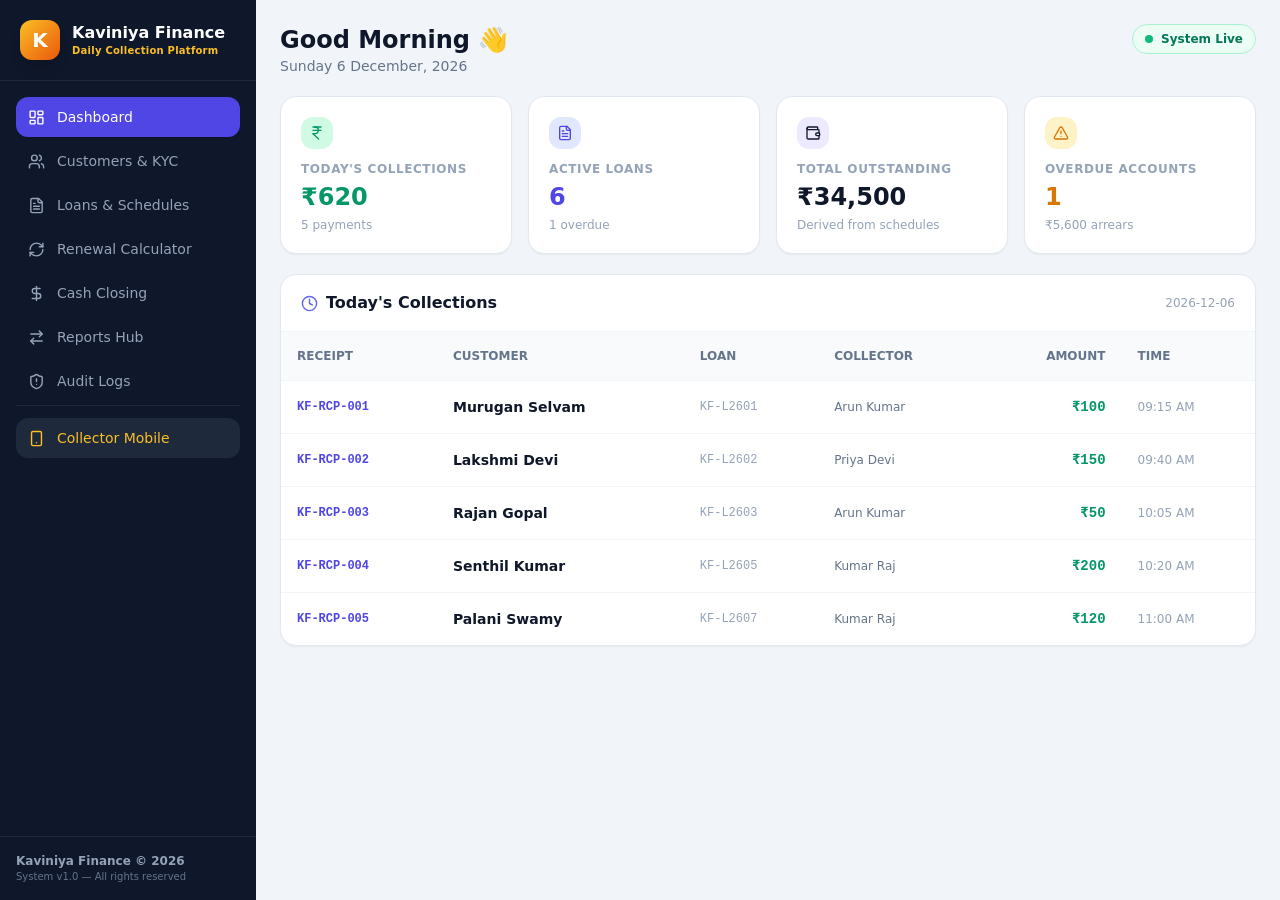
==== index.html @ 82999170 "Kaviniya Finance - Deploy" ====
<!DOCTYPE html>
<html lang="ta">
  <head>
    <meta charset="UTF-8" />
    <meta name="viewport" content="width=device-width, initial-scale=1.0" />
    <title>கவனியா ஃபைனான்ஸ் — Kaviniya Finance</title>
    <link rel="manifest" href="/manifest.json" />
    <meta name="theme-color" content="#0f172a" />
    <meta name="apple-mobile-web-app-capable" content="yes" />
    <meta name="apple-mobile-web-app-status-bar-style" content="black-translucent" />
    <script type="module" crossorigin src="/assets/index-CY145Cgt.js"></script>
    <link rel="stylesheet" crossorigin href="/assets/index-Dv_xeObI.css">
    <script>
      if ('serviceWorker' in navigator) {
        navigator.serviceWorker.register('/sw.js');
      }
    </script>
  </head>
  <body class="bg-slate-50 text-slate-900 antialiased">
    <div id="root"></div>
  </body>
</html>
---- assets/index-Dv_xeObI.css ----
*,:before,:after{--tw-border-spacing-x: 0;--tw-border-spacing-y: 0;--tw-translate-x: 0;--tw-translate-y: 0;--tw-rotate: 0;--tw-skew-x: 0;--tw-skew-y: 0;--tw-scale-x: 1;--tw-scale-y: 1;--tw-pan-x: ;--tw-pan-y: ;--tw-pinch-zoom: ;--tw-scroll-snap-strictness: proximity;--tw-gradient-from-position: ;--tw-gradient-via-position: ;--tw-gradient-to-position: ;--tw-ordinal: ;--tw-slashed-zero: ;--tw-numeric-figure: ;--tw-numeric-spacing: ;--tw-numeric-fraction: ;--tw-ring-inset: ;--tw-ring-offset-width: 0px;--tw-ring-offset-color: #fff;--tw-ring-color: rgb(59 130 246 / .5);--tw-ring-offset-shadow: 0 0 #0000;--tw-ring-shadow: 0 0 #0000;--tw-shadow: 0 0 #0000;--tw-shadow-colored: 0 0 #0000;--tw-blur: ;--tw-brightness: ;--tw-contrast: ;--tw-grayscale: ;--tw-hue-rotate: ;--tw-invert: ;--tw-saturate: ;--tw-sepia: ;--tw-drop-shadow: ;--tw-backdrop-blur: ;--tw-backdrop-brightness: ;--tw-backdrop-contrast: ;--tw-backdrop-grayscale: ;--tw-backdrop-hue-rotate: ;--tw-backdrop-invert: ;--tw-backdrop-opacity: ;--tw-backdrop-saturate: ;--tw-backdrop-sepia: ;--tw-contain-size: ;--tw-contain-layout: ;--tw-contain-paint: ;--tw-contain-style: }::backdrop{--tw-border-spacing-x: 0;--tw-border-spacing-y: 0;--tw-translate-x: 0;--tw-translate-y: 0;--tw-rotate: 0;--tw-skew-x: 0;--tw-skew-y: 0;--tw-scale-x: 1;--tw-scale-y: 1;--tw-pan-x: ;--tw-pan-y: ;--tw-pinch-zoom: ;--tw-scroll-snap-strictness: proximity;--tw-gradient-from-position: ;--tw-gradient-via-position: ;--tw-gradient-to-position: ;--tw-ordinal: ;--tw-slashed-zero: ;--tw-numeric-figure: ;--tw-numeric-spacing: ;--tw-numeric-fraction: ;--tw-ring-inset: ;--tw-ring-offset-width: 0px;--tw-ring-offset-color: #fff;--tw-ring-color: rgb(59 130 246 / .5);--tw-ring-offset-shadow: 0 0 #0000;--tw-ring-shadow: 0 0 #0000;--tw-shadow: 0 0 #0000;--tw-shadow-colored: 0 0 #0000;--tw-blur: ;--tw-brightness: ;--tw-contrast: ;--tw-grayscale: ;--tw-hue-rotate: ;--tw-invert: ;--tw-saturate: ;--tw-sepia: ;--tw-drop-shadow: ;--tw-backdrop-blur: ;--tw-backdrop-brightness: ;--tw-backdrop-contrast: ;--tw-backdrop-grayscale: ;--tw-backdrop-hue-rotate: ;--tw-backdrop-invert: ;--tw-backdrop-opacity: ;--tw-backdrop-saturate: ;--tw-backdrop-sepia: ;--tw-contain-size: ;--tw-contain-layout: ;--tw-contain-paint: ;--tw-contain-style: }*,:before,:after{box-sizing:border-box;border-width:0;border-style:solid;border-color:#e5e7eb}:before,:after{--tw-content: ""}html,:host{line-height:1.5;-webkit-text-size-adjust:100%;-moz-tab-size:4;-o-tab-size:4;tab-size:4;font-family:ui-sans-serif,system-ui,sans-serif,"Apple Color Emoji","Segoe UI Emoji",Segoe UI Symbol,"Noto Color Emoji";font-feature-settings:normal;font-variation-settings:normal;-webkit-tap-highlight-color:transparent}body{margin:0;line-height:inherit}hr{height:0;color:inherit;border-top-width:1px}abbr:where([title]){-webkit-text-decoration:underline dotted;text-decoration:underline dotted}h1,h2,h3,h4,h5,h6{font-size:inherit;font-weight:inherit}a{color:inherit;text-decoration:inherit}b,strong{font-weight:bolder}code,kbd,samp,pre{font-family:ui-monospace,SFMono-Regular,Menlo,Monaco,Consolas,Liberation Mono,Courier New,monospace;font-feature-settings:normal;font-variation-settings:normal;font-size:1em}small{font-size:80%}sub,sup{font-size:75%;line-height:0;position:relative;vertical-align:baseline}sub{bottom:-.25em}sup{top:-.5em}table{text-indent:0;border-color:inherit;border-collapse:collapse}button,input,optgroup,select,textarea{font-family:inherit;font-feature-settings:inherit;font-variation-settings:inherit;font-size:100%;font-weight:inherit;line-height:inherit;letter-spacing:inherit;color:inherit;margin:0;padding:0}button,select{text-transform:none}button,input:where([type=button]),input:where([type=reset]),input:where([type=submit]){-webkit-appearance:button;background-color:transparent;background-image:none}:-moz-focusring{outline:auto}:-moz-ui-invalid{box-shadow:none}progress{vertical-align:baseline}::-webkit-inner-spin-button,::-webkit-outer-spin-button{height:auto}[type=search]{-webkit-appearance:textfield;outline-offset:-2px}::-webkit-search-decoration{-webkit-appearance:none}::-webkit-file-upload-button{-webkit-appearance:button;font:inherit}summary{display:list-item}blockquote,dl,dd,h1,h2,h3,h4,h5,h6,hr,figure,p,pre{margin:0}fieldset{margin:0;padding:0}legend{padding:0}ol,ul,menu{list-style:none;margin:0;padding:0}dialog{padding:0}textarea{resize:vertical}input::-moz-placeholder,textarea::-moz-placeholder{opacity:1;color:#9ca3af}input::placeholder,textarea::placeholder{opacity:1;color:#9ca3af}button,[role=button]{cursor:pointer}:disabled{cursor:default}img,svg,video,canvas,audio,iframe,embed,object{display:block;vertical-align:middle}img,video{max-width:100%;height:auto}[hidden]:where(:not([hidden=until-found])){display:none}.fixed{position:fixed}.absolute{position:absolute}.relative{position:relative}.sticky{position:sticky}.inset-0{top:0;right:0;bottom:0;left:0}.left-3\.5{left:.875rem}.top-0{top:0}.top-3{top:.75rem}.z-10{z-index:10}.z-50{z-index:50}.mx-auto{margin-left:auto;margin-right:auto}.mb-1{margin-bottom:.25rem}.mb-1\.5{margin-bottom:.375rem}.mb-3{margin-bottom:.75rem}.ml-1{margin-left:.25rem}.mt-1{margin-top:.25rem}.mt-2{margin-top:.5rem}.mt-3{margin-top:.75rem}.block{display:block}.flex{display:flex}.table{display:table}.grid{display:grid}.hidden{display:none}.h-1{height:.25rem}.h-10{height:2.5rem}.h-2{height:.5rem}.max-h-\[92vh\]{max-height:92vh}.min-h-screen{min-height:100vh}.w-10{width:2.5rem}.w-2{width:.5rem}.w-64{width:16rem}.w-fit{width:-moz-fit-content;width:fit-content}.w-full{width:100%}.max-w-3xl{max-width:48rem}.max-w-5xl{max-width:64rem}.max-w-\[360px\]{max-width:360px}.max-w-lg{max-width:32rem}.flex-1{flex:1 1 0%}.flex-shrink-0{flex-shrink:0}@keyframes pulse{50%{opacity:.5}}.animate-pulse{animation:pulse 2s cubic-bezier(.4,0,.6,1) infinite}.cursor-pointer{cursor:pointer}.grid-cols-1{grid-template-columns:repeat(1,minmax(0,1fr))}.grid-cols-2{grid-template-columns:repeat(2,minmax(0,1fr))}.grid-cols-3{grid-template-columns:repeat(3,minmax(0,1fr))}.flex-col{flex-direction:column}.flex-wrap{flex-wrap:wrap}.items-start{align-items:flex-start}.items-center{align-items:center}.justify-center{justify-content:center}.justify-between{justify-content:space-between}.gap-1{gap:.25rem}.gap-1\.5{gap:.375rem}.gap-2{gap:.5rem}.gap-3{gap:.75rem}.gap-4{gap:1rem}.gap-6{gap:1.5rem}.space-y-1>:not([hidden])~:not([hidden]){--tw-space-y-reverse: 0;margin-top:calc(.25rem * calc(1 - var(--tw-space-y-reverse)));margin-bottom:calc(.25rem * var(--tw-space-y-reverse))}.space-y-2>:not([hidden])~:not([hidden]){--tw-space-y-reverse: 0;margin-top:calc(.5rem * calc(1 - var(--tw-space-y-reverse)));margin-bottom:calc(.5rem * var(--tw-space-y-reverse))}.space-y-3>:not([hidden])~:not([hidden]){--tw-space-y-reverse: 0;margin-top:calc(.75rem * calc(1 - var(--tw-space-y-reverse)));margin-bottom:calc(.75rem * var(--tw-space-y-reverse))}.space-y-4>:not([hidden])~:not([hidden]){--tw-space-y-reverse: 0;margin-top:calc(1rem * calc(1 - var(--tw-space-y-reverse)));margin-bottom:calc(1rem * var(--tw-space-y-reverse))}.space-y-5>:not([hidden])~:not([hidden]){--tw-space-y-reverse: 0;margin-top:calc(1.25rem * calc(1 - var(--tw-space-y-reverse)));margin-bottom:calc(1.25rem * var(--tw-space-y-reverse))}.divide-x>:not([hidden])~:not([hidden]){--tw-divide-x-reverse: 0;border-right-width:calc(1px * var(--tw-divide-x-reverse));border-left-width:calc(1px * calc(1 - var(--tw-divide-x-reverse)))}.divide-y>:not([hidden])~:not([hidden]){--tw-divide-y-reverse: 0;border-top-width:calc(1px * calc(1 - var(--tw-divide-y-reverse)));border-bottom-width:calc(1px * var(--tw-divide-y-reverse))}.divide-slate-100>:not([hidden])~:not([hidden]){--tw-divide-opacity: 1;border-color:rgb(241 245 249 / var(--tw-divide-opacity, 1))}.self-start{align-self:flex-start}.overflow-hidden{overflow:hidden}.overflow-x-auto{overflow-x:auto}.overflow-y-auto{overflow-y:auto}.whitespace-nowrap{white-space:nowrap}.rounded-2xl{border-radius:1rem}.rounded-\[30px\]{border-radius:30px}.rounded-\[40px\]{border-radius:40px}.rounded-full{border-radius:9999px}.rounded-lg{border-radius:.5rem}.rounded-xl{border-radius:.75rem}.rounded-t-2xl{border-top-left-radius:1rem;border-top-right-radius:1rem}.border{border-width:1px}.border-4{border-width:4px}.border-b{border-bottom-width:1px}.border-t{border-top-width:1px}.border-amber-200{--tw-border-opacity: 1;border-color:rgb(253 230 138 / var(--tw-border-opacity, 1))}.border-amber-300{--tw-border-opacity: 1;border-color:rgb(252 211 77 / var(--tw-border-opacity, 1))}.border-amber-400{--tw-border-opacity: 1;border-color:rgb(251 191 36 / var(--tw-border-opacity, 1))}.border-amber-700{--tw-border-opacity: 1;border-color:rgb(180 83 9 / var(--tw-border-opacity, 1))}.border-emerald-200{--tw-border-opacity: 1;border-color:rgb(167 243 208 / var(--tw-border-opacity, 1))}.border-emerald-700{--tw-border-opacity: 1;border-color:rgb(4 120 87 / var(--tw-border-opacity, 1))}.border-indigo-200{--tw-border-opacity: 1;border-color:rgb(199 210 254 / var(--tw-border-opacity, 1))}.border-red-700{--tw-border-opacity: 1;border-color:rgb(185 28 28 / var(--tw-border-opacity, 1))}.border-red-800{--tw-border-opacity: 1;border-color:rgb(153 27 27 / var(--tw-border-opacity, 1))}.border-slate-100{--tw-border-opacity: 1;border-color:rgb(241 245 249 / var(--tw-border-opacity, 1))}.border-slate-200{--tw-border-opacity: 1;border-color:rgb(226 232 240 / var(--tw-border-opacity, 1))}.border-slate-300{--tw-border-opacity: 1;border-color:rgb(203 213 225 / var(--tw-border-opacity, 1))}.border-slate-700{--tw-border-opacity: 1;border-color:rgb(51 65 85 / var(--tw-border-opacity, 1))}.border-slate-800{--tw-border-opacity: 1;border-color:rgb(30 41 59 / var(--tw-border-opacity, 1))}.border-white\/30{border-color:#ffffff4d}.bg-amber-100{--tw-bg-opacity: 1;background-color:rgb(254 243 199 / var(--tw-bg-opacity, 1))}.bg-amber-50{--tw-bg-opacity: 1;background-color:rgb(255 251 235 / var(--tw-bg-opacity, 1))}.bg-amber-600{--tw-bg-opacity: 1;background-color:rgb(217 119 6 / var(--tw-bg-opacity, 1))}.bg-amber-950{--tw-bg-opacity: 1;background-color:rgb(69 26 3 / var(--tw-bg-opacity, 1))}.bg-black\/60{background-color:#0009}.bg-emerald-100{--tw-bg-opacity: 1;background-color:rgb(209 250 229 / var(--tw-bg-opacity, 1))}.bg-emerald-50{--tw-bg-opacity: 1;background-color:rgb(236 253 245 / var(--tw-bg-opacity, 1))}.bg-emerald-50\/40{background-color:#ecfdf566}.bg-emerald-500{--tw-bg-opacity: 1;background-color:rgb(16 185 129 / var(--tw-bg-opacity, 1))}.bg-emerald-950{--tw-bg-opacity: 1;background-color:rgb(2 44 34 / var(--tw-bg-opacity, 1))}.bg-indigo-100{--tw-bg-opacity: 1;background-color:rgb(224 231 255 / var(--tw-bg-opacity, 1))}.bg-indigo-50{--tw-bg-opacity: 1;background-color:rgb(238 242 255 / var(--tw-bg-opacity, 1))}.bg-indigo-600{--tw-bg-opacity: 1;background-color:rgb(79 70 229 / var(--tw-bg-opacity, 1))}.bg-orange-100{--tw-bg-opacity: 1;background-color:rgb(255 237 213 / var(--tw-bg-opacity, 1))}.bg-red-100{--tw-bg-opacity: 1;background-color:rgb(254 226 226 / var(--tw-bg-opacity, 1))}.bg-red-950{--tw-bg-opacity: 1;background-color:rgb(69 10 10 / var(--tw-bg-opacity, 1))}.bg-slate-100{--tw-bg-opacity: 1;background-color:rgb(241 245 249 / var(--tw-bg-opacity, 1))}.bg-slate-50{--tw-bg-opacity: 1;background-color:rgb(248 250 252 / var(--tw-bg-opacity, 1))}.bg-slate-800{--tw-bg-opacity: 1;background-color:rgb(30 41 59 / var(--tw-bg-opacity, 1))}.bg-slate-900{--tw-bg-opacity: 1;background-color:rgb(15 23 42 / var(--tw-bg-opacity, 1))}.bg-violet-100{--tw-bg-opacity: 1;background-color:rgb(237 233 254 / var(--tw-bg-opacity, 1))}.bg-white{--tw-bg-opacity: 1;background-color:rgb(255 255 255 / var(--tw-bg-opacity, 1))}.bg-white\/15{background-color:#ffffff26}.bg-white\/20{background-color:#fff3}.bg-gradient-to-br{background-image:linear-gradient(to bottom right,var(--tw-gradient-stops))}.bg-gradient-to-r{background-image:linear-gradient(to right,var(--tw-gradient-stops))}.from-amber-400{--tw-gradient-from: #fbbf24 var(--tw-gradient-from-position);--tw-gradient-to: rgb(251 191 36 / 0) var(--tw-gradient-to-position);--tw-gradient-stops: var(--tw-gradient-from), var(--tw-gradient-to)}.from-amber-500{--tw-gradient-from: #f59e0b var(--tw-gradient-from-position);--tw-gradient-to: rgb(245 158 11 / 0) var(--tw-gradient-to-position);--tw-gradient-stops: var(--tw-gradient-from), var(--tw-gradient-to)}.from-indigo-600{--tw-gradient-from: #4f46e5 var(--tw-gradient-from-position);--tw-gradient-to: rgb(79 70 229 / 0) var(--tw-gradient-to-position);--tw-gradient-stops: var(--tw-gradient-from), var(--tw-gradient-to)}.to-orange-600{--tw-gradient-to: #ea580c var(--tw-gradient-to-position)}.to-violet-600{--tw-gradient-to: #7c3aed var(--tw-gradient-to-position)}.p-2{padding:.5rem}.p-2\.5{padding:.625rem}.p-3{padding:.75rem}.p-4{padding:1rem}.p-5{padding:1.25rem}.p-6{padding:1.5rem}.p-8{padding:2rem}.px-1\.5{padding-left:.375rem;padding-right:.375rem}.px-2{padding-left:.5rem;padding-right:.5rem}.px-2\.5{padding-left:.625rem;padding-right:.625rem}.px-3{padding-left:.75rem;padding-right:.75rem}.px-4{padding-left:1rem;padding-right:1rem}.px-5{padding-left:1.25rem;padding-right:1.25rem}.px-6{padding-left:1.5rem;padding-right:1.5rem}.py-0\.5{padding-top:.125rem;padding-bottom:.125rem}.py-1{padding-top:.25rem;padding-bottom:.25rem}.py-1\.5{padding-top:.375rem;padding-bottom:.375rem}.py-2\.5{padding-top:.625rem;padding-bottom:.625rem}.py-3{padding-top:.75rem;padding-bottom:.75rem}.py-4{padding-top:1rem;padding-bottom:1rem}.py-5{padding-top:1.25rem;padding-bottom:1.25rem}.pb-2{padding-bottom:.5rem}.pb-3{padding-bottom:.75rem}.pb-4{padding-bottom:1rem}.pl-10{padding-left:2.5rem}.pr-4{padding-right:1rem}.pt-1{padding-top:.25rem}.pt-2{padding-top:.5rem}.pt-3{padding-top:.75rem}.pt-5{padding-top:1.25rem}.text-left{text-align:left}.text-center{text-align:center}.text-right{text-align:right}.font-mono{font-family:ui-monospace,SFMono-Regular,Menlo,Monaco,Consolas,Liberation Mono,Courier New,monospace}.font-sans{font-family:ui-sans-serif,system-ui,sans-serif,"Apple Color Emoji","Segoe UI Emoji",Segoe UI Symbol,"Noto Color Emoji"}.text-2xl{font-size:1.5rem;line-height:2rem}.text-\[10px\]{font-size:10px}.text-\[11px\]{font-size:11px}.text-base{font-size:1rem;line-height:1.5rem}.text-lg{font-size:1.125rem;line-height:1.75rem}.text-sm{font-size:.875rem;line-height:1.25rem}.text-xl{font-size:1.25rem;line-height:1.75rem}.text-xs{font-size:.75rem;line-height:1rem}.font-black{font-weight:900}.font-bold{font-weight:700}.font-medium{font-weight:500}.font-semibold{font-weight:600}.uppercase{text-transform:uppercase}.leading-tight{line-height:1.25}.tracking-wide{letter-spacing:.025em}.tracking-wider{letter-spacing:.05em}.text-amber-300{--tw-text-opacity: 1;color:rgb(252 211 77 / var(--tw-text-opacity, 1))}.text-amber-400{--tw-text-opacity: 1;color:rgb(251 191 36 / var(--tw-text-opacity, 1))}.text-amber-500{--tw-text-opacity: 1;color:rgb(245 158 11 / var(--tw-text-opacity, 1))}.text-amber-600{--tw-text-opacity: 1;color:rgb(217 119 6 / var(--tw-text-opacity, 1))}.text-amber-700{--tw-text-opacity: 1;color:rgb(180 83 9 / var(--tw-text-opacity, 1))}.text-amber-800{--tw-text-opacity: 1;color:rgb(146 64 14 / var(--tw-text-opacity, 1))}.text-emerald-300{--tw-text-opacity: 1;color:rgb(110 231 183 / var(--tw-text-opacity, 1))}.text-emerald-400{--tw-text-opacity: 1;color:rgb(52 211 153 / var(--tw-text-opacity, 1))}.text-emerald-500{--tw-text-opacity: 1;color:rgb(16 185 129 / var(--tw-text-opacity, 1))}.text-emerald-600{--tw-text-opacity: 1;color:rgb(5 150 105 / var(--tw-text-opacity, 1))}.text-emerald-700{--tw-text-opacity: 1;color:rgb(4 120 87 / var(--tw-text-opacity, 1))}.text-emerald-800{--tw-text-opacity: 1;color:rgb(6 95 70 / var(--tw-text-opacity, 1))}.text-indigo-300{--tw-text-opacity: 1;color:rgb(165 180 252 / var(--tw-text-opacity, 1))}.text-indigo-500{--tw-text-opacity: 1;color:rgb(99 102 241 / var(--tw-text-opacity, 1))}.text-indigo-600{--tw-text-opacity: 1;color:rgb(79 70 229 / var(--tw-text-opacity, 1))}.text-indigo-700{--tw-text-opacity: 1;color:rgb(67 56 202 / var(--tw-text-opacity, 1))}.text-indigo-800{--tw-text-opacity: 1;color:rgb(55 48 163 / var(--tw-text-opacity, 1))}.text-orange-700{--tw-text-opacity: 1;color:rgb(194 65 12 / var(--tw-text-opacity, 1))}.text-red-300{--tw-text-opacity: 1;color:rgb(252 165 165 / var(--tw-text-opacity, 1))}.text-red-400{--tw-text-opacity: 1;color:rgb(248 113 113 / var(--tw-text-opacity, 1))}.text-red-500{--tw-text-opacity: 1;color:rgb(239 68 68 / var(--tw-text-opacity, 1))}.text-red-600{--tw-text-opacity: 1;color:rgb(220 38 38 / var(--tw-text-opacity, 1))}.text-red-700{--tw-text-opacity: 1;color:rgb(185 28 28 / var(--tw-text-opacity, 1))}.text-slate-200{--tw-text-opacity: 1;color:rgb(226 232 240 / var(--tw-text-opacity, 1))}.text-slate-300{--tw-text-opacity: 1;color:rgb(203 213 225 / var(--tw-text-opacity, 1))}.text-slate-400{--tw-text-opacity: 1;color:rgb(148 163 184 / var(--tw-text-opacity, 1))}.text-slate-500{--tw-text-opacity: 1;color:rgb(100 116 139 / var(--tw-text-opacity, 1))}.text-slate-600{--tw-text-opacity: 1;color:rgb(71 85 105 / var(--tw-text-opacity, 1))}.text-slate-700{--tw-text-opacity: 1;color:rgb(51 65 85 / var(--tw-text-opacity, 1))}.text-slate-900{--tw-text-opacity: 1;color:rgb(15 23 42 / var(--tw-text-opacity, 1))}.text-violet-800{--tw-text-opacity: 1;color:rgb(91 33 182 / var(--tw-text-opacity, 1))}.text-white{--tw-text-opacity: 1;color:rgb(255 255 255 / var(--tw-text-opacity, 1))}.antialiased{-webkit-font-smoothing:antialiased;-moz-osx-font-smoothing:grayscale}.opacity-70{opacity:.7}.opacity-80{opacity:.8}.opacity-90{opacity:.9}.shadow-2xl{--tw-shadow: 0 25px 50px -12px rgb(0 0 0 / .25);--tw-shadow-colored: 0 25px 50px -12px var(--tw-shadow-color);box-shadow:var(--tw-ring-offset-shadow, 0 0 #0000),var(--tw-ring-shadow, 0 0 #0000),var(--tw-shadow)}.shadow-lg{--tw-shadow: 0 10px 15px -3px rgb(0 0 0 / .1), 0 4px 6px -4px rgb(0 0 0 / .1);--tw-shadow-colored: 0 10px 15px -3px var(--tw-shadow-color), 0 4px 6px -4px var(--tw-shadow-color);box-shadow:var(--tw-ring-offset-shadow, 0 0 #0000),var(--tw-ring-shadow, 0 0 #0000),var(--tw-shadow)}.shadow-md{--tw-shadow: 0 4px 6px -1px rgb(0 0 0 / .1), 0 2px 4px -2px rgb(0 0 0 / .1);--tw-shadow-colored: 0 4px 6px -1px var(--tw-shadow-color), 0 2px 4px -2px var(--tw-shadow-color);box-shadow:var(--tw-ring-offset-shadow, 0 0 #0000),var(--tw-ring-shadow, 0 0 #0000),var(--tw-shadow)}.shadow-sm{--tw-shadow: 0 1px 2px 0 rgb(0 0 0 / .05);--tw-shadow-colored: 0 1px 2px 0 var(--tw-shadow-color);box-shadow:var(--tw-ring-offset-shadow, 0 0 #0000),var(--tw-ring-shadow, 0 0 #0000),var(--tw-shadow)}.filter{filter:var(--tw-blur) var(--tw-brightness) var(--tw-contrast) var(--tw-grayscale) var(--tw-hue-rotate) var(--tw-invert) var(--tw-saturate) var(--tw-sepia) var(--tw-drop-shadow)}.backdrop-blur-sm{--tw-backdrop-blur: blur(4px);-webkit-backdrop-filter:var(--tw-backdrop-blur) var(--tw-backdrop-brightness) var(--tw-backdrop-contrast) var(--tw-backdrop-grayscale) var(--tw-backdrop-hue-rotate) var(--tw-backdrop-invert) var(--tw-backdrop-opacity) var(--tw-backdrop-saturate) var(--tw-backdrop-sepia);backdrop-filter:var(--tw-backdrop-blur) var(--tw-backdrop-brightness) var(--tw-backdrop-contrast) var(--tw-backdrop-grayscale) var(--tw-backdrop-hue-rotate) var(--tw-backdrop-invert) var(--tw-backdrop-opacity) var(--tw-backdrop-saturate) var(--tw-backdrop-sepia)}.transition{transition-property:color,background-color,border-color,text-decoration-color,fill,stroke,opacity,box-shadow,transform,filter,backdrop-filter;transition-timing-function:cubic-bezier(.4,0,.2,1);transition-duration:.15s}.transition-all{transition-property:all;transition-timing-function:cubic-bezier(.4,0,.2,1);transition-duration:.15s}body{font-family:system-ui,-apple-system,BlinkMacSystemFont,Segoe UI,Roboto,Oxygen,Ubuntu,Cantarell,sans-serif}.hover\:bg-amber-50:hover{--tw-bg-opacity: 1;background-color:rgb(255 251 235 / var(--tw-bg-opacity, 1))}.hover\:bg-amber-700:hover{--tw-bg-opacity: 1;background-color:rgb(180 83 9 / var(--tw-bg-opacity, 1))}.hover\:bg-indigo-50\/40:hover{background-color:#eef2ff66}.hover\:bg-indigo-700:hover{--tw-bg-opacity: 1;background-color:rgb(67 56 202 / var(--tw-bg-opacity, 1))}.hover\:bg-slate-100:hover{--tw-bg-opacity: 1;background-color:rgb(241 245 249 / var(--tw-bg-opacity, 1))}.hover\:bg-slate-50:hover{--tw-bg-opacity: 1;background-color:rgb(248 250 252 / var(--tw-bg-opacity, 1))}.hover\:bg-slate-700:hover{--tw-bg-opacity: 1;background-color:rgb(51 65 85 / var(--tw-bg-opacity, 1))}.hover\:bg-slate-800:hover{--tw-bg-opacity: 1;background-color:rgb(30 41 59 / var(--tw-bg-opacity, 1))}.hover\:text-amber-600:hover{--tw-text-opacity: 1;color:rgb(217 119 6 / var(--tw-text-opacity, 1))}.hover\:text-indigo-600:hover{--tw-text-opacity: 1;color:rgb(79 70 229 / var(--tw-text-opacity, 1))}.hover\:text-indigo-800:hover{--tw-text-opacity: 1;color:rgb(55 48 163 / var(--tw-text-opacity, 1))}.hover\:text-slate-100:hover{--tw-text-opacity: 1;color:rgb(241 245 249 / var(--tw-text-opacity, 1))}.hover\:text-slate-700:hover{--tw-text-opacity: 1;color:rgb(51 65 85 / var(--tw-text-opacity, 1))}.hover\:opacity-90:hover{opacity:.9}.hover\:shadow-md:hover{--tw-shadow: 0 4px 6px -1px rgb(0 0 0 / .1), 0 2px 4px -2px rgb(0 0 0 / .1);--tw-shadow-colored: 0 4px 6px -1px var(--tw-shadow-color), 0 2px 4px -2px var(--tw-shadow-color);box-shadow:var(--tw-ring-offset-shadow, 0 0 #0000),var(--tw-ring-shadow, 0 0 #0000),var(--tw-shadow)}.focus\:border-indigo-400:focus{--tw-border-opacity: 1;border-color:rgb(129 140 248 / var(--tw-border-opacity, 1))}.focus\:outline-none:focus{outline:2px solid transparent;outline-offset:2px}.focus\:ring-2:focus{--tw-ring-offset-shadow: var(--tw-ring-inset) 0 0 0 var(--tw-ring-offset-width) var(--tw-ring-offset-color);--tw-ring-shadow: var(--tw-ring-inset) 0 0 0 calc(2px + var(--tw-ring-offset-width)) var(--tw-ring-color);box-shadow:var(--tw-ring-offset-shadow),var(--tw-ring-shadow),var(--tw-shadow, 0 0 #0000)}.focus\:ring-amber-300:focus{--tw-ring-opacity: 1;--tw-ring-color: rgb(252 211 77 / var(--tw-ring-opacity, 1))}.focus\:ring-amber-400:focus{--tw-ring-opacity: 1;--tw-ring-color: rgb(251 191 36 / var(--tw-ring-opacity, 1))}.focus\:ring-indigo-400:focus{--tw-ring-opacity: 1;--tw-ring-color: rgb(129 140 248 / var(--tw-ring-opacity, 1))}.disabled\:cursor-not-allowed:disabled{cursor:not-allowed}.disabled\:opacity-40:disabled{opacity:.4}@media (min-width: 640px){.sm\:grid-cols-2{grid-template-columns:repeat(2,minmax(0,1fr))}.sm\:flex-row{flex-direction:row}.sm\:items-center{align-items:center}}@media (min-width: 768px){.md\:flex{display:flex}.md\:grid-cols-2{grid-template-columns:repeat(2,minmax(0,1fr))}.md\:grid-cols-4{grid-template-columns:repeat(4,minmax(0,1fr))}.md\:p-6{padding:1.5rem}}@media (min-width: 1024px){.lg\:grid-cols-3{grid-template-columns:repeat(3,minmax(0,1fr))}.lg\:grid-cols-4{grid-template-columns:repeat(4,minmax(0,1fr))}}
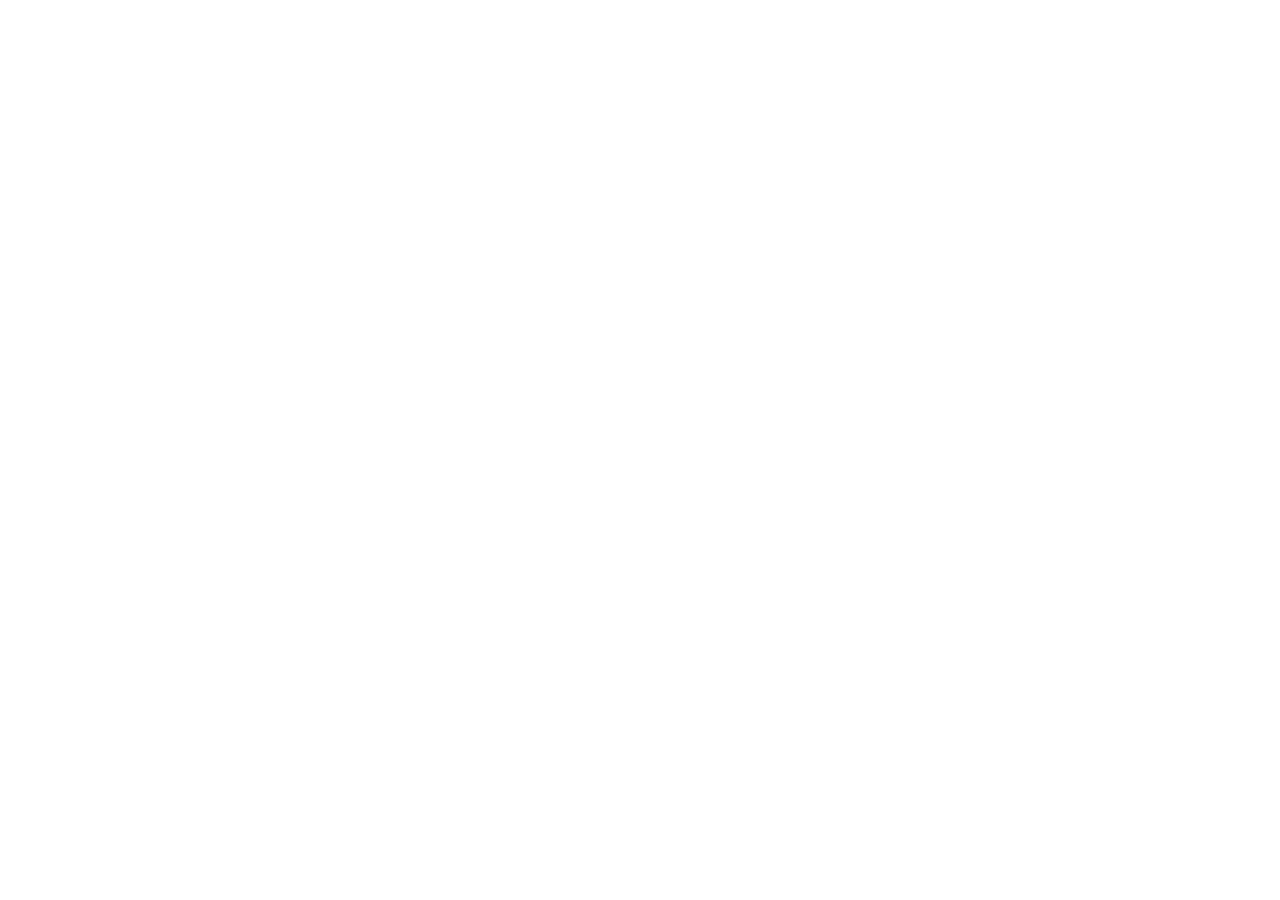
==== commit d1036122: "Deploy: fixed base path for GitHub Pages" ====
--- a/index.html
+++ b/index.html
@@ -1,20 +1,11 @@
 <!DOCTYPE html>
-<html lang="ta">
+<html lang="en">
   <head>
     <meta charset="UTF-8" />
     <meta name="viewport" content="width=device-width, initial-scale=1.0" />
-    <title>கவனியா ஃபைனான்ஸ் — Kaviniya Finance</title>
-    <link rel="manifest" href="/manifest.json" />
-    <meta name="theme-color" content="#0f172a" />
-    <meta name="apple-mobile-web-app-capable" content="yes" />
-    <meta name="apple-mobile-web-app-status-bar-style" content="black-translucent" />
-    <script type="module" crossorigin src="/assets/index-CY145Cgt.js"></script>
-    <link rel="stylesheet" crossorigin href="/assets/index-Dv_xeObI.css">
-    <script>
-      if ('serviceWorker' in navigator) {
-        navigator.serviceWorker.register('/sw.js');
-      }
-    </script>
+    <title>Daily Collection Lending Management System</title>
+    <script type="module" crossorigin src="/kaviniya-finance/assets/index-CY145Cgt.js"></script>
+    <link rel="stylesheet" crossorigin href="/kaviniya-finance/assets/index-Dv_xeObI.css">
   </head>
   <body class="bg-slate-50 text-slate-900 antialiased">
     <div id="root"></div>
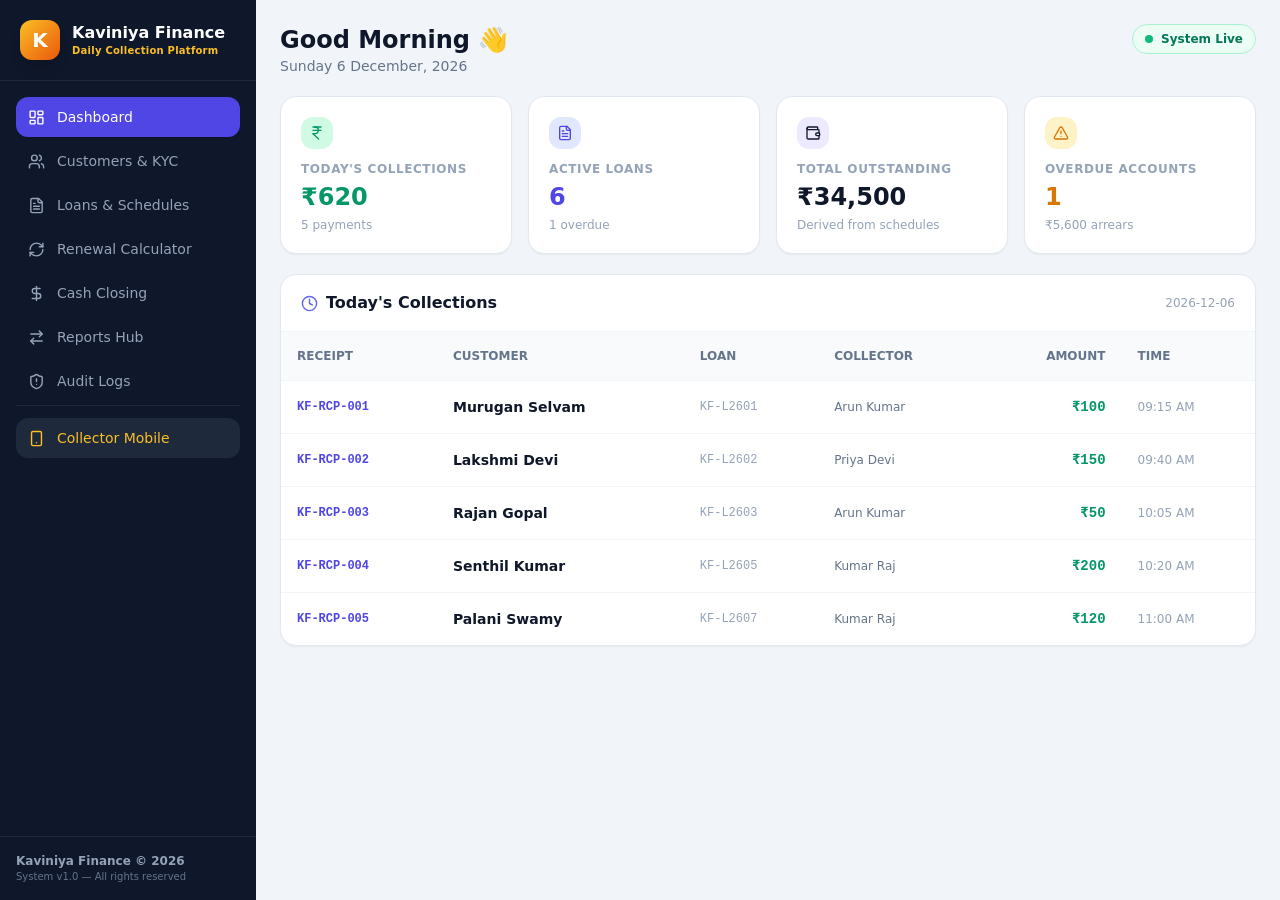
==== commit a5f0bd9c: "Fix: relative asset paths ./ for GitHub Pages" ====
--- a/index.html
+++ b/index.html
@@ -4,8 +4,8 @@
     <meta charset="UTF-8" />
     <meta name="viewport" content="width=device-width, initial-scale=1.0" />
     <title>Daily Collection Lending Management System</title>
-    <script type="module" crossorigin src="/kaviniya-finance/assets/index-CY145Cgt.js"></script>
-    <link rel="stylesheet" crossorigin href="/kaviniya-finance/assets/index-Dv_xeObI.css">
+    <script type="module" crossorigin src="./assets/index-CY145Cgt.js"></script>
+    <link rel="stylesheet" crossorigin href="./assets/index-Dv_xeObI.css">
   </head>
   <body class="bg-slate-50 text-slate-900 antialiased">
     <div id="root"></div>
--- a/assets/index-Dv_xeObI.css
+++ b/assets/index-Dv_xeObI.css
@@ -0,0 +1 @@
+*,:before,:after{--tw-border-spacing-x: 0;--tw-border-spacing-y: 0;--tw-translate-x: 0;--tw-translate-y: 0;--tw-rotate: 0;--tw-skew-x: 0;--tw-skew-y: 0;--tw-scale-x: 1;--tw-scale-y: 1;--tw-pan-x: ;--tw-pan-y: ;--tw-pinch-zoom: ;--tw-scroll-snap-strictness: proximity;--tw-gradient-from-position: ;--tw-gradient-via-position: ;--tw-gradient-to-position: ;--tw-ordinal: ;--tw-slashed-zero: ;--tw-numeric-figure: ;--tw-numeric-spacing: ;--tw-numeric-fraction: ;--tw-ring-inset: ;--tw-ring-offset-width: 0px;--tw-ring-offset-color: #fff;--tw-ring-color: rgb(59 130 246 / .5);--tw-ring-offset-shadow: 0 0 #0000;--tw-ring-shadow: 0 0 #0000;--tw-shadow: 0 0 #0000;--tw-shadow-colored: 0 0 #0000;--tw-blur: ;--tw-brightness: ;--tw-contrast: ;--tw-grayscale: ;--tw-hue-rotate: ;--tw-invert: ;--tw-saturate: ;--tw-sepia: ;--tw-drop-shadow: ;--tw-backdrop-blur: ;--tw-backdrop-brightness: ;--tw-backdrop-contrast: ;--tw-backdrop-grayscale: ;--tw-backdrop-hue-rotate: ;--tw-backdrop-invert: ;--tw-backdrop-opacity: ;--tw-backdrop-saturate: ;--tw-backdrop-sepia: ;--tw-contain-size: ;--tw-contain-layout: ;--tw-contain-paint: ;--tw-contain-style: }::backdrop{--tw-border-spacing-x: 0;--tw-border-spacing-y: 0;--tw-translate-x: 0;--tw-translate-y: 0;--tw-rotate: 0;--tw-skew-x: 0;--tw-skew-y: 0;--tw-scale-x: 1;--tw-scale-y: 1;--tw-pan-x: ;--tw-pan-y: ;--tw-pinch-zoom: ;--tw-scroll-snap-strictness: proximity;--tw-gradient-from-position: ;--tw-gradient-via-position: ;--tw-gradient-to-position: ;--tw-ordinal: ;--tw-slashed-zero: ;--tw-numeric-figure: ;--tw-numeric-spacing: ;--tw-numeric-fraction: ;--tw-ring-inset: ;--tw-ring-offset-width: 0px;--tw-ring-offset-color: #fff;--tw-ring-color: rgb(59 130 246 / .5);--tw-ring-offset-shadow: 0 0 #0000;--tw-ring-shadow: 0 0 #0000;--tw-shadow: 0 0 #0000;--tw-shadow-colored: 0 0 #0000;--tw-blur: ;--tw-brightness: ;--tw-contrast: ;--tw-grayscale: ;--tw-hue-rotate: ;--tw-invert: ;--tw-saturate: ;--tw-sepia: ;--tw-drop-shadow: ;--tw-backdrop-blur: ;--tw-backdrop-brightness: ;--tw-backdrop-contrast: ;--tw-backdrop-grayscale: ;--tw-backdrop-hue-rotate: ;--tw-backdrop-invert: ;--tw-backdrop-opacity: ;--tw-backdrop-saturate: ;--tw-backdrop-sepia: ;--tw-contain-size: ;--tw-contain-layout: ;--tw-contain-paint: ;--tw-contain-style: }*,:before,:after{box-sizing:border-box;border-width:0;border-style:solid;border-color:#e5e7eb}:before,:after{--tw-content: ""}html,:host{line-height:1.5;-webkit-text-size-adjust:100%;-moz-tab-size:4;-o-tab-size:4;tab-size:4;font-family:ui-sans-serif,system-ui,sans-serif,"Apple Color Emoji","Segoe UI Emoji",Segoe UI Symbol,"Noto Color Emoji";font-feature-settings:normal;font-variation-settings:normal;-webkit-tap-highlight-color:transparent}body{margin:0;line-height:inherit}hr{height:0;color:inherit;border-top-width:1px}abbr:where([title]){-webkit-text-decoration:underline dotted;text-decoration:underline dotted}h1,h2,h3,h4,h5,h6{font-size:inherit;font-weight:inherit}a{color:inherit;text-decoration:inherit}b,strong{font-weight:bolder}code,kbd,samp,pre{font-family:ui-monospace,SFMono-Regular,Menlo,Monaco,Consolas,Liberation Mono,Courier New,monospace;font-feature-settings:normal;font-variation-settings:normal;font-size:1em}small{font-size:80%}sub,sup{font-size:75%;line-height:0;position:relative;vertical-align:baseline}sub{bottom:-.25em}sup{top:-.5em}table{text-indent:0;border-color:inherit;border-collapse:collapse}button,input,optgroup,select,textarea{font-family:inherit;font-feature-settings:inherit;font-variation-settings:inherit;font-size:100%;font-weight:inherit;line-height:inherit;letter-spacing:inherit;color:inherit;margin:0;padding:0}button,select{text-transform:none}button,input:where([type=button]),input:where([type=reset]),input:where([type=submit]){-webkit-appearance:button;background-color:transparent;background-image:none}:-moz-focusring{outline:auto}:-moz-ui-invalid{box-shadow:none}progress{vertical-align:baseline}::-webkit-inner-spin-button,::-webkit-outer-spin-button{height:auto}[type=search]{-webkit-appearance:textfield;outline-offset:-2px}::-webkit-search-decoration{-webkit-appearance:none}::-webkit-file-upload-button{-webkit-appearance:button;font:inherit}summary{display:list-item}blockquote,dl,dd,h1,h2,h3,h4,h5,h6,hr,figure,p,pre{margin:0}fieldset{margin:0;padding:0}legend{padding:0}ol,ul,menu{list-style:none;margin:0;padding:0}dialog{padding:0}textarea{resize:vertical}input::-moz-placeholder,textarea::-moz-placeholder{opacity:1;color:#9ca3af}input::placeholder,textarea::placeholder{opacity:1;color:#9ca3af}button,[role=button]{cursor:pointer}:disabled{cursor:default}img,svg,video,canvas,audio,iframe,embed,object{display:block;vertical-align:middle}img,video{max-width:100%;height:auto}[hidden]:where(:not([hidden=until-found])){display:none}.fixed{position:fixed}.absolute{position:absolute}.relative{position:relative}.sticky{position:sticky}.inset-0{top:0;right:0;bottom:0;left:0}.left-3\.5{left:.875rem}.top-0{top:0}.top-3{top:.75rem}.z-10{z-index:10}.z-50{z-index:50}.mx-auto{margin-left:auto;margin-right:auto}.mb-1{margin-bottom:.25rem}.mb-1\.5{margin-bottom:.375rem}.mb-3{margin-bottom:.75rem}.ml-1{margin-left:.25rem}.mt-1{margin-top:.25rem}.mt-2{margin-top:.5rem}.mt-3{margin-top:.75rem}.block{display:block}.flex{display:flex}.table{display:table}.grid{display:grid}.hidden{display:none}.h-1{height:.25rem}.h-10{height:2.5rem}.h-2{height:.5rem}.max-h-\[92vh\]{max-height:92vh}.min-h-screen{min-height:100vh}.w-10{width:2.5rem}.w-2{width:.5rem}.w-64{width:16rem}.w-fit{width:-moz-fit-content;width:fit-content}.w-full{width:100%}.max-w-3xl{max-width:48rem}.max-w-5xl{max-width:64rem}.max-w-\[360px\]{max-width:360px}.max-w-lg{max-width:32rem}.flex-1{flex:1 1 0%}.flex-shrink-0{flex-shrink:0}@keyframes pulse{50%{opacity:.5}}.animate-pulse{animation:pulse 2s cubic-bezier(.4,0,.6,1) infinite}.cursor-pointer{cursor:pointer}.grid-cols-1{grid-template-columns:repeat(1,minmax(0,1fr))}.grid-cols-2{grid-template-columns:repeat(2,minmax(0,1fr))}.grid-cols-3{grid-template-columns:repeat(3,minmax(0,1fr))}.flex-col{flex-direction:column}.flex-wrap{flex-wrap:wrap}.items-start{align-items:flex-start}.items-center{align-items:center}.justify-center{justify-content:center}.justify-between{justify-content:space-between}.gap-1{gap:.25rem}.gap-1\.5{gap:.375rem}.gap-2{gap:.5rem}.gap-3{gap:.75rem}.gap-4{gap:1rem}.gap-6{gap:1.5rem}.space-y-1>:not([hidden])~:not([hidden]){--tw-space-y-reverse: 0;margin-top:calc(.25rem * calc(1 - var(--tw-space-y-reverse)));margin-bottom:calc(.25rem * var(--tw-space-y-reverse))}.space-y-2>:not([hidden])~:not([hidden]){--tw-space-y-reverse: 0;margin-top:calc(.5rem * calc(1 - var(--tw-space-y-reverse)));margin-bottom:calc(.5rem * var(--tw-space-y-reverse))}.space-y-3>:not([hidden])~:not([hidden]){--tw-space-y-reverse: 0;margin-top:calc(.75rem * calc(1 - var(--tw-space-y-reverse)));margin-bottom:calc(.75rem * var(--tw-space-y-reverse))}.space-y-4>:not([hidden])~:not([hidden]){--tw-space-y-reverse: 0;margin-top:calc(1rem * calc(1 - var(--tw-space-y-reverse)));margin-bottom:calc(1rem * var(--tw-space-y-reverse))}.space-y-5>:not([hidden])~:not([hidden]){--tw-space-y-reverse: 0;margin-top:calc(1.25rem * calc(1 - var(--tw-space-y-reverse)));margin-bottom:calc(1.25rem * var(--tw-space-y-reverse))}.divide-x>:not([hidden])~:not([hidden]){--tw-divide-x-reverse: 0;border-right-width:calc(1px * var(--tw-divide-x-reverse));border-left-width:calc(1px * calc(1 - var(--tw-divide-x-reverse)))}.divide-y>:not([hidden])~:not([hidden]){--tw-divide-y-reverse: 0;border-top-width:calc(1px * calc(1 - var(--tw-divide-y-reverse)));border-bottom-width:calc(1px * var(--tw-divide-y-reverse))}.divide-slate-100>:not([hidden])~:not([hidden]){--tw-divide-opacity: 1;border-color:rgb(241 245 249 / var(--tw-divide-opacity, 1))}.self-start{align-self:flex-start}.overflow-hidden{overflow:hidden}.overflow-x-auto{overflow-x:auto}.overflow-y-auto{overflow-y:auto}.whitespace-nowrap{white-space:nowrap}.rounded-2xl{border-radius:1rem}.rounded-\[30px\]{border-radius:30px}.rounded-\[40px\]{border-radius:40px}.rounded-full{border-radius:9999px}.rounded-lg{border-radius:.5rem}.rounded-xl{border-radius:.75rem}.rounded-t-2xl{border-top-left-radius:1rem;border-top-right-radius:1rem}.border{border-width:1px}.border-4{border-width:4px}.border-b{border-bottom-width:1px}.border-t{border-top-width:1px}.border-amber-200{--tw-border-opacity: 1;border-color:rgb(253 230 138 / var(--tw-border-opacity, 1))}.border-amber-300{--tw-border-opacity: 1;border-color:rgb(252 211 77 / var(--tw-border-opacity, 1))}.border-amber-400{--tw-border-opacity: 1;border-color:rgb(251 191 36 / var(--tw-border-opacity, 1))}.border-amber-700{--tw-border-opacity: 1;border-color:rgb(180 83 9 / var(--tw-border-opacity, 1))}.border-emerald-200{--tw-border-opacity: 1;border-color:rgb(167 243 208 / var(--tw-border-opacity, 1))}.border-emerald-700{--tw-border-opacity: 1;border-color:rgb(4 120 87 / var(--tw-border-opacity, 1))}.border-indigo-200{--tw-border-opacity: 1;border-color:rgb(199 210 254 / var(--tw-border-opacity, 1))}.border-red-700{--tw-border-opacity: 1;border-color:rgb(185 28 28 / var(--tw-border-opacity, 1))}.border-red-800{--tw-border-opacity: 1;border-color:rgb(153 27 27 / var(--tw-border-opacity, 1))}.border-slate-100{--tw-border-opacity: 1;border-color:rgb(241 245 249 / var(--tw-border-opacity, 1))}.border-slate-200{--tw-border-opacity: 1;border-color:rgb(226 232 240 / var(--tw-border-opacity, 1))}.border-slate-300{--tw-border-opacity: 1;border-color:rgb(203 213 225 / var(--tw-border-opacity, 1))}.border-slate-700{--tw-border-opacity: 1;border-color:rgb(51 65 85 / var(--tw-border-opacity, 1))}.border-slate-800{--tw-border-opacity: 1;border-color:rgb(30 41 59 / var(--tw-border-opacity, 1))}.border-white\/30{border-color:#ffffff4d}.bg-amber-100{--tw-bg-opacity: 1;background-color:rgb(254 243 199 / var(--tw-bg-opacity, 1))}.bg-amber-50{--tw-bg-opacity: 1;background-color:rgb(255 251 235 / var(--tw-bg-opacity, 1))}.bg-amber-600{--tw-bg-opacity: 1;background-color:rgb(217 119 6 / var(--tw-bg-opacity, 1))}.bg-amber-950{--tw-bg-opacity: 1;background-color:rgb(69 26 3 / var(--tw-bg-opacity, 1))}.bg-black\/60{background-color:#0009}.bg-emerald-100{--tw-bg-opacity: 1;background-color:rgb(209 250 229 / var(--tw-bg-opacity, 1))}.bg-emerald-50{--tw-bg-opacity: 1;background-color:rgb(236 253 245 / var(--tw-bg-opacity, 1))}.bg-emerald-50\/40{background-color:#ecfdf566}.bg-emerald-500{--tw-bg-opacity: 1;background-color:rgb(16 185 129 / var(--tw-bg-opacity, 1))}.bg-emerald-950{--tw-bg-opacity: 1;background-color:rgb(2 44 34 / var(--tw-bg-opacity, 1))}.bg-indigo-100{--tw-bg-opacity: 1;background-color:rgb(224 231 255 / var(--tw-bg-opacity, 1))}.bg-indigo-50{--tw-bg-opacity: 1;background-color:rgb(238 242 255 / var(--tw-bg-opacity, 1))}.bg-indigo-600{--tw-bg-opacity: 1;background-color:rgb(79 70 229 / var(--tw-bg-opacity, 1))}.bg-orange-100{--tw-bg-opacity: 1;background-color:rgb(255 237 213 / var(--tw-bg-opacity, 1))}.bg-red-100{--tw-bg-opacity: 1;background-color:rgb(254 226 226 / var(--tw-bg-opacity, 1))}.bg-red-950{--tw-bg-opacity: 1;background-color:rgb(69 10 10 / var(--tw-bg-opacity, 1))}.bg-slate-100{--tw-bg-opacity: 1;background-color:rgb(241 245 249 / var(--tw-bg-opacity, 1))}.bg-slate-50{--tw-bg-opacity: 1;background-color:rgb(248 250 252 / var(--tw-bg-opacity, 1))}.bg-slate-800{--tw-bg-opacity: 1;background-color:rgb(30 41 59 / var(--tw-bg-opacity, 1))}.bg-slate-900{--tw-bg-opacity: 1;background-color:rgb(15 23 42 / var(--tw-bg-opacity, 1))}.bg-violet-100{--tw-bg-opacity: 1;background-color:rgb(237 233 254 / var(--tw-bg-opacity, 1))}.bg-white{--tw-bg-opacity: 1;background-color:rgb(255 255 255 / var(--tw-bg-opacity, 1))}.bg-white\/15{background-color:#ffffff26}.bg-white\/20{background-color:#fff3}.bg-gradient-to-br{background-image:linear-gradient(to bottom right,var(--tw-gradient-stops))}.bg-gradient-to-r{background-image:linear-gradient(to right,var(--tw-gradient-stops))}.from-amber-400{--tw-gradient-from: #fbbf24 var(--tw-gradient-from-position);--tw-gradient-to: rgb(251 191 36 / 0) var(--tw-gradient-to-position);--tw-gradient-stops: var(--tw-gradient-from), var(--tw-gradient-to)}.from-amber-500{--tw-gradient-from: #f59e0b var(--tw-gradient-from-position);--tw-gradient-to: rgb(245 158 11 / 0) var(--tw-gradient-to-position);--tw-gradient-stops: var(--tw-gradient-from), var(--tw-gradient-to)}.from-indigo-600{--tw-gradient-from: #4f46e5 var(--tw-gradient-from-position);--tw-gradient-to: rgb(79 70 229 / 0) var(--tw-gradient-to-position);--tw-gradient-stops: var(--tw-gradient-from), var(--tw-gradient-to)}.to-orange-600{--tw-gradient-to: #ea580c var(--tw-gradient-to-position)}.to-violet-600{--tw-gradient-to: #7c3aed var(--tw-gradient-to-position)}.p-2{padding:.5rem}.p-2\.5{padding:.625rem}.p-3{padding:.75rem}.p-4{padding:1rem}.p-5{padding:1.25rem}.p-6{padding:1.5rem}.p-8{padding:2rem}.px-1\.5{padding-left:.375rem;padding-right:.375rem}.px-2{padding-left:.5rem;padding-right:.5rem}.px-2\.5{padding-left:.625rem;padding-right:.625rem}.px-3{padding-left:.75rem;padding-right:.75rem}.px-4{padding-left:1rem;padding-right:1rem}.px-5{padding-left:1.25rem;padding-right:1.25rem}.px-6{padding-left:1.5rem;padding-right:1.5rem}.py-0\.5{padding-top:.125rem;padding-bottom:.125rem}.py-1{padding-top:.25rem;padding-bottom:.25rem}.py-1\.5{padding-top:.375rem;padding-bottom:.375rem}.py-2\.5{padding-top:.625rem;padding-bottom:.625rem}.py-3{padding-top:.75rem;padding-bottom:.75rem}.py-4{padding-top:1rem;padding-bottom:1rem}.py-5{padding-top:1.25rem;padding-bottom:1.25rem}.pb-2{padding-bottom:.5rem}.pb-3{padding-bottom:.75rem}.pb-4{padding-bottom:1rem}.pl-10{padding-left:2.5rem}.pr-4{padding-right:1rem}.pt-1{padding-top:.25rem}.pt-2{padding-top:.5rem}.pt-3{padding-top:.75rem}.pt-5{padding-top:1.25rem}.text-left{text-align:left}.text-center{text-align:center}.text-right{text-align:right}.font-mono{font-family:ui-monospace,SFMono-Regular,Menlo,Monaco,Consolas,Liberation Mono,Courier New,monospace}.font-sans{font-family:ui-sans-serif,system-ui,sans-serif,"Apple Color Emoji","Segoe UI Emoji",Segoe UI Symbol,"Noto Color Emoji"}.text-2xl{font-size:1.5rem;line-height:2rem}.text-\[10px\]{font-size:10px}.text-\[11px\]{font-size:11px}.text-base{font-size:1rem;line-height:1.5rem}.text-lg{font-size:1.125rem;line-height:1.75rem}.text-sm{font-size:.875rem;line-height:1.25rem}.text-xl{font-size:1.25rem;line-height:1.75rem}.text-xs{font-size:.75rem;line-height:1rem}.font-black{font-weight:900}.font-bold{font-weight:700}.font-medium{font-weight:500}.font-semibold{font-weight:600}.uppercase{text-transform:uppercase}.leading-tight{line-height:1.25}.tracking-wide{letter-spacing:.025em}.tracking-wider{letter-spacing:.05em}.text-amber-300{--tw-text-opacity: 1;color:rgb(252 211 77 / var(--tw-text-opacity, 1))}.text-amber-400{--tw-text-opacity: 1;color:rgb(251 191 36 / var(--tw-text-opacity, 1))}.text-amber-500{--tw-text-opacity: 1;color:rgb(245 158 11 / var(--tw-text-opacity, 1))}.text-amber-600{--tw-text-opacity: 1;color:rgb(217 119 6 / var(--tw-text-opacity, 1))}.text-amber-700{--tw-text-opacity: 1;color:rgb(180 83 9 / var(--tw-text-opacity, 1))}.text-amber-800{--tw-text-opacity: 1;color:rgb(146 64 14 / var(--tw-text-opacity, 1))}.text-emerald-300{--tw-text-opacity: 1;color:rgb(110 231 183 / var(--tw-text-opacity, 1))}.text-emerald-400{--tw-text-opacity: 1;color:rgb(52 211 153 / var(--tw-text-opacity, 1))}.text-emerald-500{--tw-text-opacity: 1;color:rgb(16 185 129 / var(--tw-text-opacity, 1))}.text-emerald-600{--tw-text-opacity: 1;color:rgb(5 150 105 / var(--tw-text-opacity, 1))}.text-emerald-700{--tw-text-opacity: 1;color:rgb(4 120 87 / var(--tw-text-opacity, 1))}.text-emerald-800{--tw-text-opacity: 1;color:rgb(6 95 70 / var(--tw-text-opacity, 1))}.text-indigo-300{--tw-text-opacity: 1;color:rgb(165 180 252 / var(--tw-text-opacity, 1))}.text-indigo-500{--tw-text-opacity: 1;color:rgb(99 102 241 / var(--tw-text-opacity, 1))}.text-indigo-600{--tw-text-opacity: 1;color:rgb(79 70 229 / var(--tw-text-opacity, 1))}.text-indigo-700{--tw-text-opacity: 1;color:rgb(67 56 202 / var(--tw-text-opacity, 1))}.text-indigo-800{--tw-text-opacity: 1;color:rgb(55 48 163 / var(--tw-text-opacity, 1))}.text-orange-700{--tw-text-opacity: 1;color:rgb(194 65 12 / var(--tw-text-opacity, 1))}.text-red-300{--tw-text-opacity: 1;color:rgb(252 165 165 / var(--tw-text-opacity, 1))}.text-red-400{--tw-text-opacity: 1;color:rgb(248 113 113 / var(--tw-text-opacity, 1))}.text-red-500{--tw-text-opacity: 1;color:rgb(239 68 68 / var(--tw-text-opacity, 1))}.text-red-600{--tw-text-opacity: 1;color:rgb(220 38 38 / var(--tw-text-opacity, 1))}.text-red-700{--tw-text-opacity: 1;color:rgb(185 28 28 / var(--tw-text-opacity, 1))}.text-slate-200{--tw-text-opacity: 1;color:rgb(226 232 240 / var(--tw-text-opacity, 1))}.text-slate-300{--tw-text-opacity: 1;color:rgb(203 213 225 / var(--tw-text-opacity, 1))}.text-slate-400{--tw-text-opacity: 1;color:rgb(148 163 184 / var(--tw-text-opacity, 1))}.text-slate-500{--tw-text-opacity: 1;color:rgb(100 116 139 / var(--tw-text-opacity, 1))}.text-slate-600{--tw-text-opacity: 1;color:rgb(71 85 105 / var(--tw-text-opacity, 1))}.text-slate-700{--tw-text-opacity: 1;color:rgb(51 65 85 / var(--tw-text-opacity, 1))}.text-slate-900{--tw-text-opacity: 1;color:rgb(15 23 42 / var(--tw-text-opacity, 1))}.text-violet-800{--tw-text-opacity: 1;color:rgb(91 33 182 / var(--tw-text-opacity, 1))}.text-white{--tw-text-opacity: 1;color:rgb(255 255 255 / var(--tw-text-opacity, 1))}.antialiased{-webkit-font-smoothing:antialiased;-moz-osx-font-smoothing:grayscale}.opacity-70{opacity:.7}.opacity-80{opacity:.8}.opacity-90{opacity:.9}.shadow-2xl{--tw-shadow: 0 25px 50px -12px rgb(0 0 0 / .25);--tw-shadow-colored: 0 25px 50px -12px var(--tw-shadow-color);box-shadow:var(--tw-ring-offset-shadow, 0 0 #0000),var(--tw-ring-shadow, 0 0 #0000),var(--tw-shadow)}.shadow-lg{--tw-shadow: 0 10px 15px -3px rgb(0 0 0 / .1), 0 4px 6px -4px rgb(0 0 0 / .1);--tw-shadow-colored: 0 10px 15px -3px var(--tw-shadow-color), 0 4px 6px -4px var(--tw-shadow-color);box-shadow:var(--tw-ring-offset-shadow, 0 0 #0000),var(--tw-ring-shadow, 0 0 #0000),var(--tw-shadow)}.shadow-md{--tw-shadow: 0 4px 6px -1px rgb(0 0 0 / .1), 0 2px 4px -2px rgb(0 0 0 / .1);--tw-shadow-colored: 0 4px 6px -1px var(--tw-shadow-color), 0 2px 4px -2px var(--tw-shadow-color);box-shadow:var(--tw-ring-offset-shadow, 0 0 #0000),var(--tw-ring-shadow, 0 0 #0000),var(--tw-shadow)}.shadow-sm{--tw-shadow: 0 1px 2px 0 rgb(0 0 0 / .05);--tw-shadow-colored: 0 1px 2px 0 var(--tw-shadow-color);box-shadow:var(--tw-ring-offset-shadow, 0 0 #0000),var(--tw-ring-shadow, 0 0 #0000),var(--tw-shadow)}.filter{filter:var(--tw-blur) var(--tw-brightness) var(--tw-contrast) var(--tw-grayscale) var(--tw-hue-rotate) var(--tw-invert) var(--tw-saturate) var(--tw-sepia) var(--tw-drop-shadow)}.backdrop-blur-sm{--tw-backdrop-blur: blur(4px);-webkit-backdrop-filter:var(--tw-backdrop-blur) var(--tw-backdrop-brightness) var(--tw-backdrop-contrast) var(--tw-backdrop-grayscale) var(--tw-backdrop-hue-rotate) var(--tw-backdrop-invert) var(--tw-backdrop-opacity) var(--tw-backdrop-saturate) var(--tw-backdrop-sepia);backdrop-filter:var(--tw-backdrop-blur) var(--tw-backdrop-brightness) var(--tw-backdrop-contrast) var(--tw-backdrop-grayscale) var(--tw-backdrop-hue-rotate) var(--tw-backdrop-invert) var(--tw-backdrop-opacity) var(--tw-backdrop-saturate) var(--tw-backdrop-sepia)}.transition{transition-property:color,background-color,border-color,text-decoration-color,fill,stroke,opacity,box-shadow,transform,filter,backdrop-filter;transition-timing-function:cubic-bezier(.4,0,.2,1);transition-duration:.15s}.transition-all{transition-property:all;transition-timing-function:cubic-bezier(.4,0,.2,1);transition-duration:.15s}body{font-family:system-ui,-apple-system,BlinkMacSystemFont,Segoe UI,Roboto,Oxygen,Ubuntu,Cantarell,sans-serif}.hover\:bg-amber-50:hover{--tw-bg-opacity: 1;background-color:rgb(255 251 235 / var(--tw-bg-opacity, 1))}.hover\:bg-amber-700:hover{--tw-bg-opacity: 1;background-color:rgb(180 83 9 / var(--tw-bg-opacity, 1))}.hover\:bg-indigo-50\/40:hover{background-color:#eef2ff66}.hover\:bg-indigo-700:hover{--tw-bg-opacity: 1;background-color:rgb(67 56 202 / var(--tw-bg-opacity, 1))}.hover\:bg-slate-100:hover{--tw-bg-opacity: 1;background-color:rgb(241 245 249 / var(--tw-bg-opacity, 1))}.hover\:bg-slate-50:hover{--tw-bg-opacity: 1;background-color:rgb(248 250 252 / var(--tw-bg-opacity, 1))}.hover\:bg-slate-700:hover{--tw-bg-opacity: 1;background-color:rgb(51 65 85 / var(--tw-bg-opacity, 1))}.hover\:bg-slate-800:hover{--tw-bg-opacity: 1;background-color:rgb(30 41 59 / var(--tw-bg-opacity, 1))}.hover\:text-amber-600:hover{--tw-text-opacity: 1;color:rgb(217 119 6 / var(--tw-text-opacity, 1))}.hover\:text-indigo-600:hover{--tw-text-opacity: 1;color:rgb(79 70 229 / var(--tw-text-opacity, 1))}.hover\:text-indigo-800:hover{--tw-text-opacity: 1;color:rgb(55 48 163 / var(--tw-text-opacity, 1))}.hover\:text-slate-100:hover{--tw-text-opacity: 1;color:rgb(241 245 249 / var(--tw-text-opacity, 1))}.hover\:text-slate-700:hover{--tw-text-opacity: 1;color:rgb(51 65 85 / var(--tw-text-opacity, 1))}.hover\:opacity-90:hover{opacity:.9}.hover\:shadow-md:hover{--tw-shadow: 0 4px 6px -1px rgb(0 0 0 / .1), 0 2px 4px -2px rgb(0 0 0 / .1);--tw-shadow-colored: 0 4px 6px -1px var(--tw-shadow-color), 0 2px 4px -2px var(--tw-shadow-color);box-shadow:var(--tw-ring-offset-shadow, 0 0 #0000),var(--tw-ring-shadow, 0 0 #0000),var(--tw-shadow)}.focus\:border-indigo-400:focus{--tw-border-opacity: 1;border-color:rgb(129 140 248 / var(--tw-border-opacity, 1))}.focus\:outline-none:focus{outline:2px solid transparent;outline-offset:2px}.focus\:ring-2:focus{--tw-ring-offset-shadow: var(--tw-ring-inset) 0 0 0 var(--tw-ring-offset-width) var(--tw-ring-offset-color);--tw-ring-shadow: var(--tw-ring-inset) 0 0 0 calc(2px + var(--tw-ring-offset-width)) var(--tw-ring-color);box-shadow:var(--tw-ring-offset-shadow),var(--tw-ring-shadow),var(--tw-shadow, 0 0 #0000)}.focus\:ring-amber-300:focus{--tw-ring-opacity: 1;--tw-ring-color: rgb(252 211 77 / var(--tw-ring-opacity, 1))}.focus\:ring-amber-400:focus{--tw-ring-opacity: 1;--tw-ring-color: rgb(251 191 36 / var(--tw-ring-opacity, 1))}.focus\:ring-indigo-400:focus{--tw-ring-opacity: 1;--tw-ring-color: rgb(129 140 248 / var(--tw-ring-opacity, 1))}.disabled\:cursor-not-allowed:disabled{cursor:not-allowed}.disabled\:opacity-40:disabled{opacity:.4}@media (min-width: 640px){.sm\:grid-cols-2{grid-template-columns:repeat(2,minmax(0,1fr))}.sm\:flex-row{flex-direction:row}.sm\:items-center{align-items:center}}@media (min-width: 768px){.md\:flex{display:flex}.md\:grid-cols-2{grid-template-columns:repeat(2,minmax(0,1fr))}.md\:grid-cols-4{grid-template-columns:repeat(4,minmax(0,1fr))}.md\:p-6{padding:1.5rem}}@media (min-width: 1024px){.lg\:grid-cols-3{grid-template-columns:repeat(3,minmax(0,1fr))}.lg\:grid-cols-4{grid-template-columns:repeat(4,minmax(0,1fr))}}
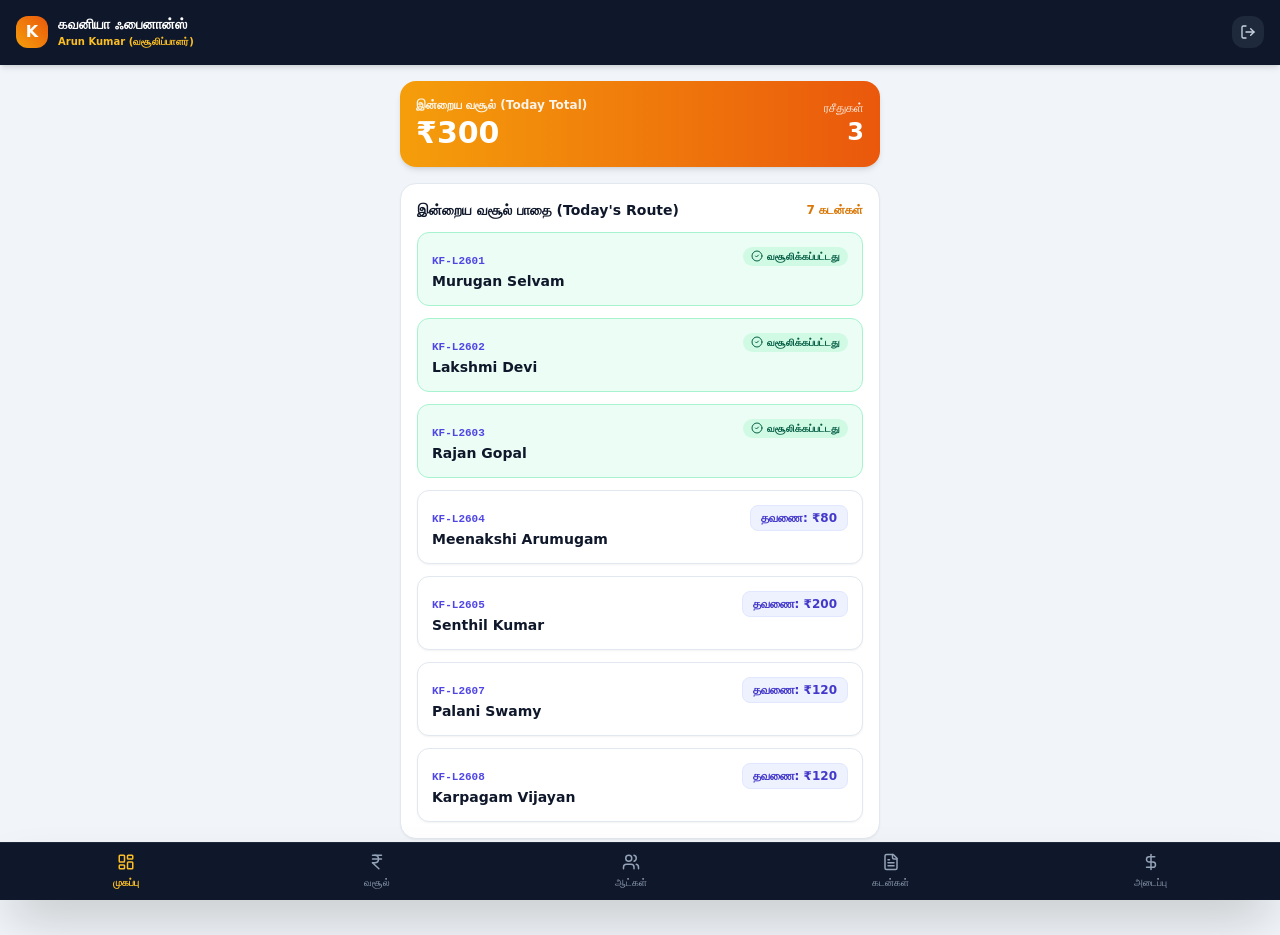
==== commit 28ef4079: "Auto-Update: Purge mobile cache and load new Role-Based Login UI" ====
--- a/index.html
+++ b/index.html
@@ -1,11 +1,27 @@
 <!DOCTYPE html>
-<html lang="en">
+<html lang="ta">
   <head>
     <meta charset="UTF-8" />
-    <meta name="viewport" content="width=device-width, initial-scale=1.0" />
-    <title>Daily Collection Lending Management System</title>
-    <script type="module" crossorigin src="./assets/index-CY145Cgt.js"></script>
-    <link rel="stylesheet" crossorigin href="./assets/index-Dv_xeObI.css">
+    <meta name="viewport" content="width=device-width, initial-scale=1.0, maximum-scale=1.0, user-scalable=no" />
+    <meta http-equiv="Cache-Control" content="no-cache, no-store, must-revalidate" />
+    <meta http-equiv="Pragma" content="no-cache" />
+    <meta http-equiv="Expires" content="0" />
+    <title>கவனியா ஃபைனான்ஸ் — Kaviniya Finance</title>
+    <script>
+      // Clear old caches & unregister old service workers for instant live auto-update
+      if ('serviceWorker' in navigator) {
+        navigator.serviceWorker.getRegistrations().then(function(registrations) {
+          for (let r of registrations) r.unregister();
+        });
+      }
+      if (window.caches) {
+        caches.keys().then(function(names) {
+          for (let name of names) caches.delete(name);
+        });
+      }
+    </script>
+    <script type="module" crossorigin src="./assets/index-D1a0leVT.js?v=20260917"></script>
+    <link rel="stylesheet" crossorigin href="./assets/index-B-WP40Z9.css?v=20260917">
   </head>
   <body class="bg-slate-50 text-slate-900 antialiased">
     <div id="root"></div>
--- a/assets/index-B-WP40Z9.css
+++ b/assets/index-B-WP40Z9.css
@@ -0,0 +1 @@
+*,:before,:after{--tw-border-spacing-x: 0;--tw-border-spacing-y: 0;--tw-translate-x: 0;--tw-translate-y: 0;--tw-rotate: 0;--tw-skew-x: 0;--tw-skew-y: 0;--tw-scale-x: 1;--tw-scale-y: 1;--tw-pan-x: ;--tw-pan-y: ;--tw-pinch-zoom: ;--tw-scroll-snap-strictness: proximity;--tw-gradient-from-position: ;--tw-gradient-via-position: ;--tw-gradient-to-position: ;--tw-ordinal: ;--tw-slashed-zero: ;--tw-numeric-figure: ;--tw-numeric-spacing: ;--tw-numeric-fraction: ;--tw-ring-inset: ;--tw-ring-offset-width: 0px;--tw-ring-offset-color: #fff;--tw-ring-color: rgb(59 130 246 / .5);--tw-ring-offset-shadow: 0 0 #0000;--tw-ring-shadow: 0 0 #0000;--tw-shadow: 0 0 #0000;--tw-shadow-colored: 0 0 #0000;--tw-blur: ;--tw-brightness: ;--tw-contrast: ;--tw-grayscale: ;--tw-hue-rotate: ;--tw-invert: ;--tw-saturate: ;--tw-sepia: ;--tw-drop-shadow: ;--tw-backdrop-blur: ;--tw-backdrop-brightness: ;--tw-backdrop-contrast: ;--tw-backdrop-grayscale: ;--tw-backdrop-hue-rotate: ;--tw-backdrop-invert: ;--tw-backdrop-opacity: ;--tw-backdrop-saturate: ;--tw-backdrop-sepia: ;--tw-contain-size: ;--tw-contain-layout: ;--tw-contain-paint: ;--tw-contain-style: }::backdrop{--tw-border-spacing-x: 0;--tw-border-spacing-y: 0;--tw-translate-x: 0;--tw-translate-y: 0;--tw-rotate: 0;--tw-skew-x: 0;--tw-skew-y: 0;--tw-scale-x: 1;--tw-scale-y: 1;--tw-pan-x: ;--tw-pan-y: ;--tw-pinch-zoom: ;--tw-scroll-snap-strictness: proximity;--tw-gradient-from-position: ;--tw-gradient-via-position: ;--tw-gradient-to-position: ;--tw-ordinal: ;--tw-slashed-zero: ;--tw-numeric-figure: ;--tw-numeric-spacing: ;--tw-numeric-fraction: ;--tw-ring-inset: ;--tw-ring-offset-width: 0px;--tw-ring-offset-color: #fff;--tw-ring-color: rgb(59 130 246 / .5);--tw-ring-offset-shadow: 0 0 #0000;--tw-ring-shadow: 0 0 #0000;--tw-shadow: 0 0 #0000;--tw-shadow-colored: 0 0 #0000;--tw-blur: ;--tw-brightness: ;--tw-contrast: ;--tw-grayscale: ;--tw-hue-rotate: ;--tw-invert: ;--tw-saturate: ;--tw-sepia: ;--tw-drop-shadow: ;--tw-backdrop-blur: ;--tw-backdrop-brightness: ;--tw-backdrop-contrast: ;--tw-backdrop-grayscale: ;--tw-backdrop-hue-rotate: ;--tw-backdrop-invert: ;--tw-backdrop-opacity: ;--tw-backdrop-saturate: ;--tw-backdrop-sepia: ;--tw-contain-size: ;--tw-contain-layout: ;--tw-contain-paint: ;--tw-contain-style: }*,:before,:after{box-sizing:border-box;border-width:0;border-style:solid;border-color:#e5e7eb}:before,:after{--tw-content: ""}html,:host{line-height:1.5;-webkit-text-size-adjust:100%;-moz-tab-size:4;-o-tab-size:4;tab-size:4;font-family:ui-sans-serif,system-ui,sans-serif,"Apple Color Emoji","Segoe UI Emoji",Segoe UI Symbol,"Noto Color Emoji";font-feature-settings:normal;font-variation-settings:normal;-webkit-tap-highlight-color:transparent}body{margin:0;line-height:inherit}hr{height:0;color:inherit;border-top-width:1px}abbr:where([title]){-webkit-text-decoration:underline dotted;text-decoration:underline dotted}h1,h2,h3,h4,h5,h6{font-size:inherit;font-weight:inherit}a{color:inherit;text-decoration:inherit}b,strong{font-weight:bolder}code,kbd,samp,pre{font-family:ui-monospace,SFMono-Regular,Menlo,Monaco,Consolas,Liberation Mono,Courier New,monospace;font-feature-settings:normal;font-variation-settings:normal;font-size:1em}small{font-size:80%}sub,sup{font-size:75%;line-height:0;position:relative;vertical-align:baseline}sub{bottom:-.25em}sup{top:-.5em}table{text-indent:0;border-color:inherit;border-collapse:collapse}button,input,optgroup,select,textarea{font-family:inherit;font-feature-settings:inherit;font-variation-settings:inherit;font-size:100%;font-weight:inherit;line-height:inherit;letter-spacing:inherit;color:inherit;margin:0;padding:0}button,select{text-transform:none}button,input:where([type=button]),input:where([type=reset]),input:where([type=submit]){-webkit-appearance:button;background-color:transparent;background-image:none}:-moz-focusring{outline:auto}:-moz-ui-invalid{box-shadow:none}progress{vertical-align:baseline}::-webkit-inner-spin-button,::-webkit-outer-spin-button{height:auto}[type=search]{-webkit-appearance:textfield;outline-offset:-2px}::-webkit-search-decoration{-webkit-appearance:none}::-webkit-file-upload-button{-webkit-appearance:button;font:inherit}summary{display:list-item}blockquote,dl,dd,h1,h2,h3,h4,h5,h6,hr,figure,p,pre{margin:0}fieldset{margin:0;padding:0}legend{padding:0}ol,ul,menu{list-style:none;margin:0;padding:0}dialog{padding:0}textarea{resize:vertical}input::-moz-placeholder,textarea::-moz-placeholder{opacity:1;color:#9ca3af}input::placeholder,textarea::placeholder{opacity:1;color:#9ca3af}button,[role=button]{cursor:pointer}:disabled{cursor:default}img,svg,video,canvas,audio,iframe,embed,object{display:block;vertical-align:middle}img,video{max-width:100%;height:auto}[hidden]:where(:not([hidden=until-found])){display:none}.fixed{position:fixed}.absolute{position:absolute}.relative{position:relative}.sticky{position:sticky}.inset-0{top:0;right:0;bottom:0;left:0}.bottom-0{bottom:0}.left-0{left:0}.left-3\.5{left:.875rem}.right-0{right:0}.top-0{top:0}.top-3\.5{top:.875rem}.z-10{z-index:10}.z-30{z-index:30}.z-40{z-index:40}.z-50{z-index:50}.mx-auto{margin-left:auto;margin-right:auto}.mb-1\.5{margin-bottom:.375rem}.mb-2{margin-bottom:.5rem}.mt-0\.5{margin-top:.125rem}.mt-1{margin-top:.25rem}.block{display:block}.flex{display:flex}.grid{display:grid}.h-16{height:4rem}.h-8{height:2rem}.max-h-\[90vh\]{max-height:90vh}.min-h-screen{min-height:100vh}.w-16{width:4rem}.w-8{width:2rem}.w-full{width:100%}.max-w-3xl{max-width:48rem}.max-w-lg{max-width:32rem}.max-w-md{max-width:28rem}.max-w-sm{max-width:24rem}.flex-1{flex:1 1 0%}.cursor-pointer{cursor:pointer}.touch-manipulation{touch-action:manipulation}.grid-cols-3{grid-template-columns:repeat(3,minmax(0,1fr))}.flex-col{flex-direction:column}.items-start{align-items:flex-start}.items-center{align-items:center}.justify-center{justify-content:center}.justify-between{justify-content:space-between}.justify-around{justify-content:space-around}.gap-1{gap:.25rem}.gap-2{gap:.5rem}.gap-2\.5{gap:.625rem}.space-y-1>:not([hidden])~:not([hidden]){--tw-space-y-reverse: 0;margin-top:calc(.25rem * calc(1 - var(--tw-space-y-reverse)));margin-bottom:calc(.25rem * var(--tw-space-y-reverse))}.space-y-2>:not([hidden])~:not([hidden]){--tw-space-y-reverse: 0;margin-top:calc(.5rem * calc(1 - var(--tw-space-y-reverse)));margin-bottom:calc(.5rem * var(--tw-space-y-reverse))}.space-y-3>:not([hidden])~:not([hidden]){--tw-space-y-reverse: 0;margin-top:calc(.75rem * calc(1 - var(--tw-space-y-reverse)));margin-bottom:calc(.75rem * var(--tw-space-y-reverse))}.space-y-4>:not([hidden])~:not([hidden]){--tw-space-y-reverse: 0;margin-top:calc(1rem * calc(1 - var(--tw-space-y-reverse)));margin-bottom:calc(1rem * var(--tw-space-y-reverse))}.space-y-6>:not([hidden])~:not([hidden]){--tw-space-y-reverse: 0;margin-top:calc(1.5rem * calc(1 - var(--tw-space-y-reverse)));margin-bottom:calc(1.5rem * var(--tw-space-y-reverse))}.overflow-y-auto{overflow-y:auto}.rounded-2xl{border-radius:1rem}.rounded-3xl{border-radius:1.5rem}.rounded-full{border-radius:9999px}.rounded-lg{border-radius:.5rem}.rounded-xl{border-radius:.75rem}.rounded-t-2xl{border-top-left-radius:1rem;border-top-right-radius:1rem}.border{border-width:1px}.border-2{border-width:2px}.border-b{border-bottom-width:1px}.border-t{border-top-width:1px}.border-amber-200{--tw-border-opacity: 1;border-color:rgb(253 230 138 / var(--tw-border-opacity, 1))}.border-amber-500{--tw-border-opacity: 1;border-color:rgb(245 158 11 / var(--tw-border-opacity, 1))}.border-emerald-200{--tw-border-opacity: 1;border-color:rgb(167 243 208 / var(--tw-border-opacity, 1))}.border-indigo-100{--tw-border-opacity: 1;border-color:rgb(224 231 255 / var(--tw-border-opacity, 1))}.border-indigo-200{--tw-border-opacity: 1;border-color:rgb(199 210 254 / var(--tw-border-opacity, 1))}.border-red-200{--tw-border-opacity: 1;border-color:rgb(254 202 202 / var(--tw-border-opacity, 1))}.border-slate-100{--tw-border-opacity: 1;border-color:rgb(241 245 249 / var(--tw-border-opacity, 1))}.border-slate-200{--tw-border-opacity: 1;border-color:rgb(226 232 240 / var(--tw-border-opacity, 1))}.border-slate-300{--tw-border-opacity: 1;border-color:rgb(203 213 225 / var(--tw-border-opacity, 1))}.border-slate-700{--tw-border-opacity: 1;border-color:rgb(51 65 85 / var(--tw-border-opacity, 1))}.border-slate-800{--tw-border-opacity: 1;border-color:rgb(30 41 59 / var(--tw-border-opacity, 1))}.border-violet-200{--tw-border-opacity: 1;border-color:rgb(221 214 254 / var(--tw-border-opacity, 1))}.bg-amber-100{--tw-bg-opacity: 1;background-color:rgb(254 243 199 / var(--tw-bg-opacity, 1))}.bg-amber-500{--tw-bg-opacity: 1;background-color:rgb(245 158 11 / var(--tw-bg-opacity, 1))}.bg-amber-600{--tw-bg-opacity: 1;background-color:rgb(217 119 6 / var(--tw-bg-opacity, 1))}.bg-black\/70{background-color:#000000b3}.bg-emerald-100{--tw-bg-opacity: 1;background-color:rgb(209 250 229 / var(--tw-bg-opacity, 1))}.bg-emerald-50{--tw-bg-opacity: 1;background-color:rgb(236 253 245 / var(--tw-bg-opacity, 1))}.bg-indigo-100{--tw-bg-opacity: 1;background-color:rgb(224 231 255 / var(--tw-bg-opacity, 1))}.bg-indigo-50{--tw-bg-opacity: 1;background-color:rgb(238 242 255 / var(--tw-bg-opacity, 1))}.bg-indigo-600{--tw-bg-opacity: 1;background-color:rgb(79 70 229 / var(--tw-bg-opacity, 1))}.bg-red-100{--tw-bg-opacity: 1;background-color:rgb(254 226 226 / var(--tw-bg-opacity, 1))}.bg-slate-100{--tw-bg-opacity: 1;background-color:rgb(241 245 249 / var(--tw-bg-opacity, 1))}.bg-slate-200{--tw-bg-opacity: 1;background-color:rgb(226 232 240 / var(--tw-bg-opacity, 1))}.bg-slate-50{--tw-bg-opacity: 1;background-color:rgb(248 250 252 / var(--tw-bg-opacity, 1))}.bg-slate-700{--tw-bg-opacity: 1;background-color:rgb(51 65 85 / var(--tw-bg-opacity, 1))}.bg-slate-800{--tw-bg-opacity: 1;background-color:rgb(30 41 59 / var(--tw-bg-opacity, 1))}.bg-slate-900{--tw-bg-opacity: 1;background-color:rgb(15 23 42 / var(--tw-bg-opacity, 1))}.bg-violet-100{--tw-bg-opacity: 1;background-color:rgb(237 233 254 / var(--tw-bg-opacity, 1))}.bg-white{--tw-bg-opacity: 1;background-color:rgb(255 255 255 / var(--tw-bg-opacity, 1))}.bg-gradient-to-r{background-image:linear-gradient(to right,var(--tw-gradient-stops))}.bg-gradient-to-tr{background-image:linear-gradient(to top right,var(--tw-gradient-stops))}.from-amber-500{--tw-gradient-from: #f59e0b var(--tw-gradient-from-position);--tw-gradient-to: rgb(245 158 11 / 0) var(--tw-gradient-to-position);--tw-gradient-stops: var(--tw-gradient-from), var(--tw-gradient-to)}.to-orange-600{--tw-gradient-to: #ea580c var(--tw-gradient-to-position)}.p-2{padding:.5rem}.p-3{padding:.75rem}.p-3\.5{padding:.875rem}.p-4{padding:1rem}.p-5{padding:1.25rem}.p-6{padding:1.5rem}.px-2{padding-left:.5rem;padding-right:.5rem}.px-2\.5{padding-left:.625rem;padding-right:.625rem}.px-3{padding-left:.75rem;padding-right:.75rem}.px-3\.5{padding-left:.875rem;padding-right:.875rem}.px-5{padding-left:1.25rem;padding-right:1.25rem}.py-0\.5{padding-top:.125rem;padding-bottom:.125rem}.py-1{padding-top:.25rem;padding-bottom:.25rem}.py-2{padding-top:.5rem;padding-bottom:.5rem}.py-2\.5{padding-top:.625rem;padding-bottom:.625rem}.py-3{padding-top:.75rem;padding-bottom:.75rem}.py-3\.5{padding-top:.875rem;padding-bottom:.875rem}.py-4{padding-top:1rem;padding-bottom:1rem}.pb-2{padding-bottom:.5rem}.pb-20{padding-bottom:5rem}.pl-10{padding-left:2.5rem}.pr-4{padding-right:1rem}.pt-1{padding-top:.25rem}.pt-2{padding-top:.5rem}.text-center{text-align:center}.text-right{text-align:right}.font-mono{font-family:ui-monospace,SFMono-Regular,Menlo,Monaco,Consolas,Liberation Mono,Courier New,monospace}.font-sans{font-family:ui-sans-serif,system-ui,sans-serif,"Apple Color Emoji","Segoe UI Emoji",Segoe UI Symbol,"Noto Color Emoji"}.text-2xl{font-size:1.5rem;line-height:2rem}.text-3xl{font-size:1.875rem;line-height:2.25rem}.text-\[10px\]{font-size:10px}.text-\[11px\]{font-size:11px}.text-base{font-size:1rem;line-height:1.5rem}.text-lg{font-size:1.125rem;line-height:1.75rem}.text-sm{font-size:.875rem;line-height:1.25rem}.text-xl{font-size:1.25rem;line-height:1.75rem}.text-xs{font-size:.75rem;line-height:1rem}.font-black{font-weight:900}.font-bold{font-weight:700}.font-semibold{font-weight:600}.uppercase{text-transform:uppercase}.leading-tight{line-height:1.25}.tracking-wider{letter-spacing:.05em}.tracking-widest{letter-spacing:.1em}.text-amber-400{--tw-text-opacity: 1;color:rgb(251 191 36 / var(--tw-text-opacity, 1))}.text-amber-500{--tw-text-opacity: 1;color:rgb(245 158 11 / var(--tw-text-opacity, 1))}.text-amber-600{--tw-text-opacity: 1;color:rgb(217 119 6 / var(--tw-text-opacity, 1))}.text-amber-800{--tw-text-opacity: 1;color:rgb(146 64 14 / var(--tw-text-opacity, 1))}.text-emerald-400{--tw-text-opacity: 1;color:rgb(52 211 153 / var(--tw-text-opacity, 1))}.text-emerald-600{--tw-text-opacity: 1;color:rgb(5 150 105 / var(--tw-text-opacity, 1))}.text-emerald-800{--tw-text-opacity: 1;color:rgb(6 95 70 / var(--tw-text-opacity, 1))}.text-indigo-600{--tw-text-opacity: 1;color:rgb(79 70 229 / var(--tw-text-opacity, 1))}.text-indigo-700{--tw-text-opacity: 1;color:rgb(67 56 202 / var(--tw-text-opacity, 1))}.text-indigo-800{--tw-text-opacity: 1;color:rgb(55 48 163 / var(--tw-text-opacity, 1))}.text-red-500{--tw-text-opacity: 1;color:rgb(239 68 68 / var(--tw-text-opacity, 1))}.text-red-700{--tw-text-opacity: 1;color:rgb(185 28 28 / var(--tw-text-opacity, 1))}.text-slate-300{--tw-text-opacity: 1;color:rgb(203 213 225 / var(--tw-text-opacity, 1))}.text-slate-400{--tw-text-opacity: 1;color:rgb(148 163 184 / var(--tw-text-opacity, 1))}.text-slate-500{--tw-text-opacity: 1;color:rgb(100 116 139 / var(--tw-text-opacity, 1))}.text-slate-600{--tw-text-opacity: 1;color:rgb(71 85 105 / var(--tw-text-opacity, 1))}.text-slate-700{--tw-text-opacity: 1;color:rgb(51 65 85 / var(--tw-text-opacity, 1))}.text-slate-800{--tw-text-opacity: 1;color:rgb(30 41 59 / var(--tw-text-opacity, 1))}.text-slate-900{--tw-text-opacity: 1;color:rgb(15 23 42 / var(--tw-text-opacity, 1))}.text-violet-800{--tw-text-opacity: 1;color:rgb(91 33 182 / var(--tw-text-opacity, 1))}.text-white{--tw-text-opacity: 1;color:rgb(255 255 255 / var(--tw-text-opacity, 1))}.antialiased{-webkit-font-smoothing:antialiased;-moz-osx-font-smoothing:grayscale}.opacity-90{opacity:.9}.shadow-2xl{--tw-shadow: 0 25px 50px -12px rgb(0 0 0 / .25);--tw-shadow-colored: 0 25px 50px -12px var(--tw-shadow-color);box-shadow:var(--tw-ring-offset-shadow, 0 0 #0000),var(--tw-ring-shadow, 0 0 #0000),var(--tw-shadow)}.shadow-lg{--tw-shadow: 0 10px 15px -3px rgb(0 0 0 / .1), 0 4px 6px -4px rgb(0 0 0 / .1);--tw-shadow-colored: 0 10px 15px -3px var(--tw-shadow-color), 0 4px 6px -4px var(--tw-shadow-color);box-shadow:var(--tw-ring-offset-shadow, 0 0 #0000),var(--tw-ring-shadow, 0 0 #0000),var(--tw-shadow)}.shadow-md{--tw-shadow: 0 4px 6px -1px rgb(0 0 0 / .1), 0 2px 4px -2px rgb(0 0 0 / .1);--tw-shadow-colored: 0 4px 6px -1px var(--tw-shadow-color), 0 2px 4px -2px var(--tw-shadow-color);box-shadow:var(--tw-ring-offset-shadow, 0 0 #0000),var(--tw-ring-shadow, 0 0 #0000),var(--tw-shadow)}.shadow-sm{--tw-shadow: 0 1px 2px 0 rgb(0 0 0 / .05);--tw-shadow-colored: 0 1px 2px 0 var(--tw-shadow-color);box-shadow:var(--tw-ring-offset-shadow, 0 0 #0000),var(--tw-ring-shadow, 0 0 #0000),var(--tw-shadow)}.filter{filter:var(--tw-blur) var(--tw-brightness) var(--tw-contrast) var(--tw-grayscale) var(--tw-hue-rotate) var(--tw-invert) var(--tw-saturate) var(--tw-sepia) var(--tw-drop-shadow)}.backdrop-blur-sm{--tw-backdrop-blur: blur(4px);-webkit-backdrop-filter:var(--tw-backdrop-blur) var(--tw-backdrop-brightness) var(--tw-backdrop-contrast) var(--tw-backdrop-grayscale) var(--tw-backdrop-hue-rotate) var(--tw-backdrop-invert) var(--tw-backdrop-opacity) var(--tw-backdrop-saturate) var(--tw-backdrop-sepia);backdrop-filter:var(--tw-backdrop-blur) var(--tw-backdrop-brightness) var(--tw-backdrop-contrast) var(--tw-backdrop-grayscale) var(--tw-backdrop-hue-rotate) var(--tw-backdrop-invert) var(--tw-backdrop-opacity) var(--tw-backdrop-saturate) var(--tw-backdrop-sepia)}.transition{transition-property:color,background-color,border-color,text-decoration-color,fill,stroke,opacity,box-shadow,transform,filter,backdrop-filter;transition-timing-function:cubic-bezier(.4,0,.2,1);transition-duration:.15s}body{font-family:system-ui,-apple-system,BlinkMacSystemFont,Segoe UI,Roboto,Oxygen,Ubuntu,Cantarell,sans-serif}.hover\:bg-slate-100:hover{--tw-bg-opacity: 1;background-color:rgb(241 245 249 / var(--tw-bg-opacity, 1))}.hover\:bg-slate-600:hover{--tw-bg-opacity: 1;background-color:rgb(71 85 105 / var(--tw-bg-opacity, 1))}.hover\:text-slate-800:hover{--tw-text-opacity: 1;color:rgb(30 41 59 / var(--tw-text-opacity, 1))}.hover\:text-white:hover{--tw-text-opacity: 1;color:rgb(255 255 255 / var(--tw-text-opacity, 1))}.hover\:opacity-95:hover{opacity:.95}.focus\:border-amber-500:focus{--tw-border-opacity: 1;border-color:rgb(245 158 11 / var(--tw-border-opacity, 1))}.focus\:outline-none:focus{outline:2px solid transparent;outline-offset:2px}.focus\:ring-2:focus{--tw-ring-offset-shadow: var(--tw-ring-inset) 0 0 0 var(--tw-ring-offset-width) var(--tw-ring-offset-color);--tw-ring-shadow: var(--tw-ring-inset) 0 0 0 calc(2px + var(--tw-ring-offset-width)) var(--tw-ring-color);box-shadow:var(--tw-ring-offset-shadow),var(--tw-ring-shadow),var(--tw-shadow, 0 0 #0000)}.focus\:ring-amber-500:focus{--tw-ring-opacity: 1;--tw-ring-color: rgb(245 158 11 / var(--tw-ring-opacity, 1))}.active\:scale-95:active{--tw-scale-x: .95;--tw-scale-y: .95;transform:translate(var(--tw-translate-x),var(--tw-translate-y)) rotate(var(--tw-rotate)) skew(var(--tw-skew-x)) skewY(var(--tw-skew-y)) scaleX(var(--tw-scale-x)) scaleY(var(--tw-scale-y))}.active\:bg-slate-50:active{--tw-bg-opacity: 1;background-color:rgb(248 250 252 / var(--tw-bg-opacity, 1))}@media (min-width: 640px){.sm\:p-4{padding:1rem}}
